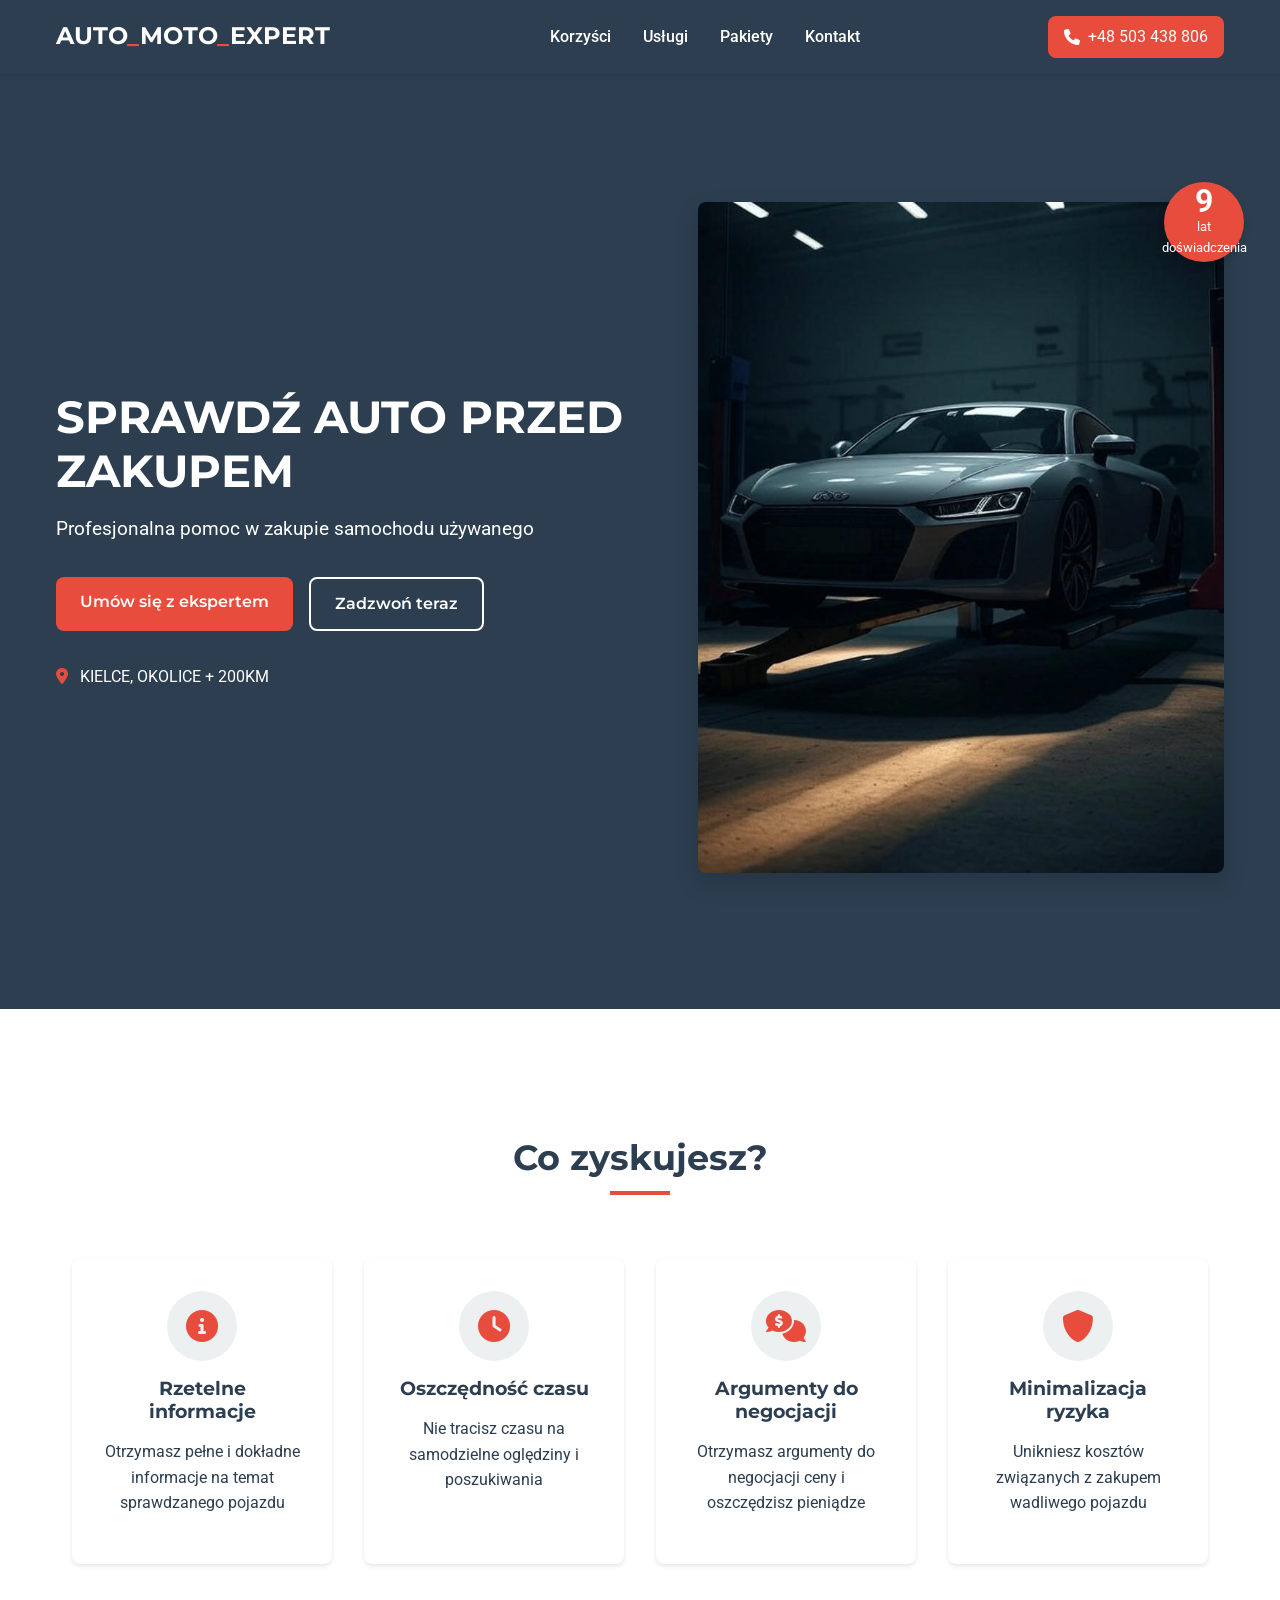
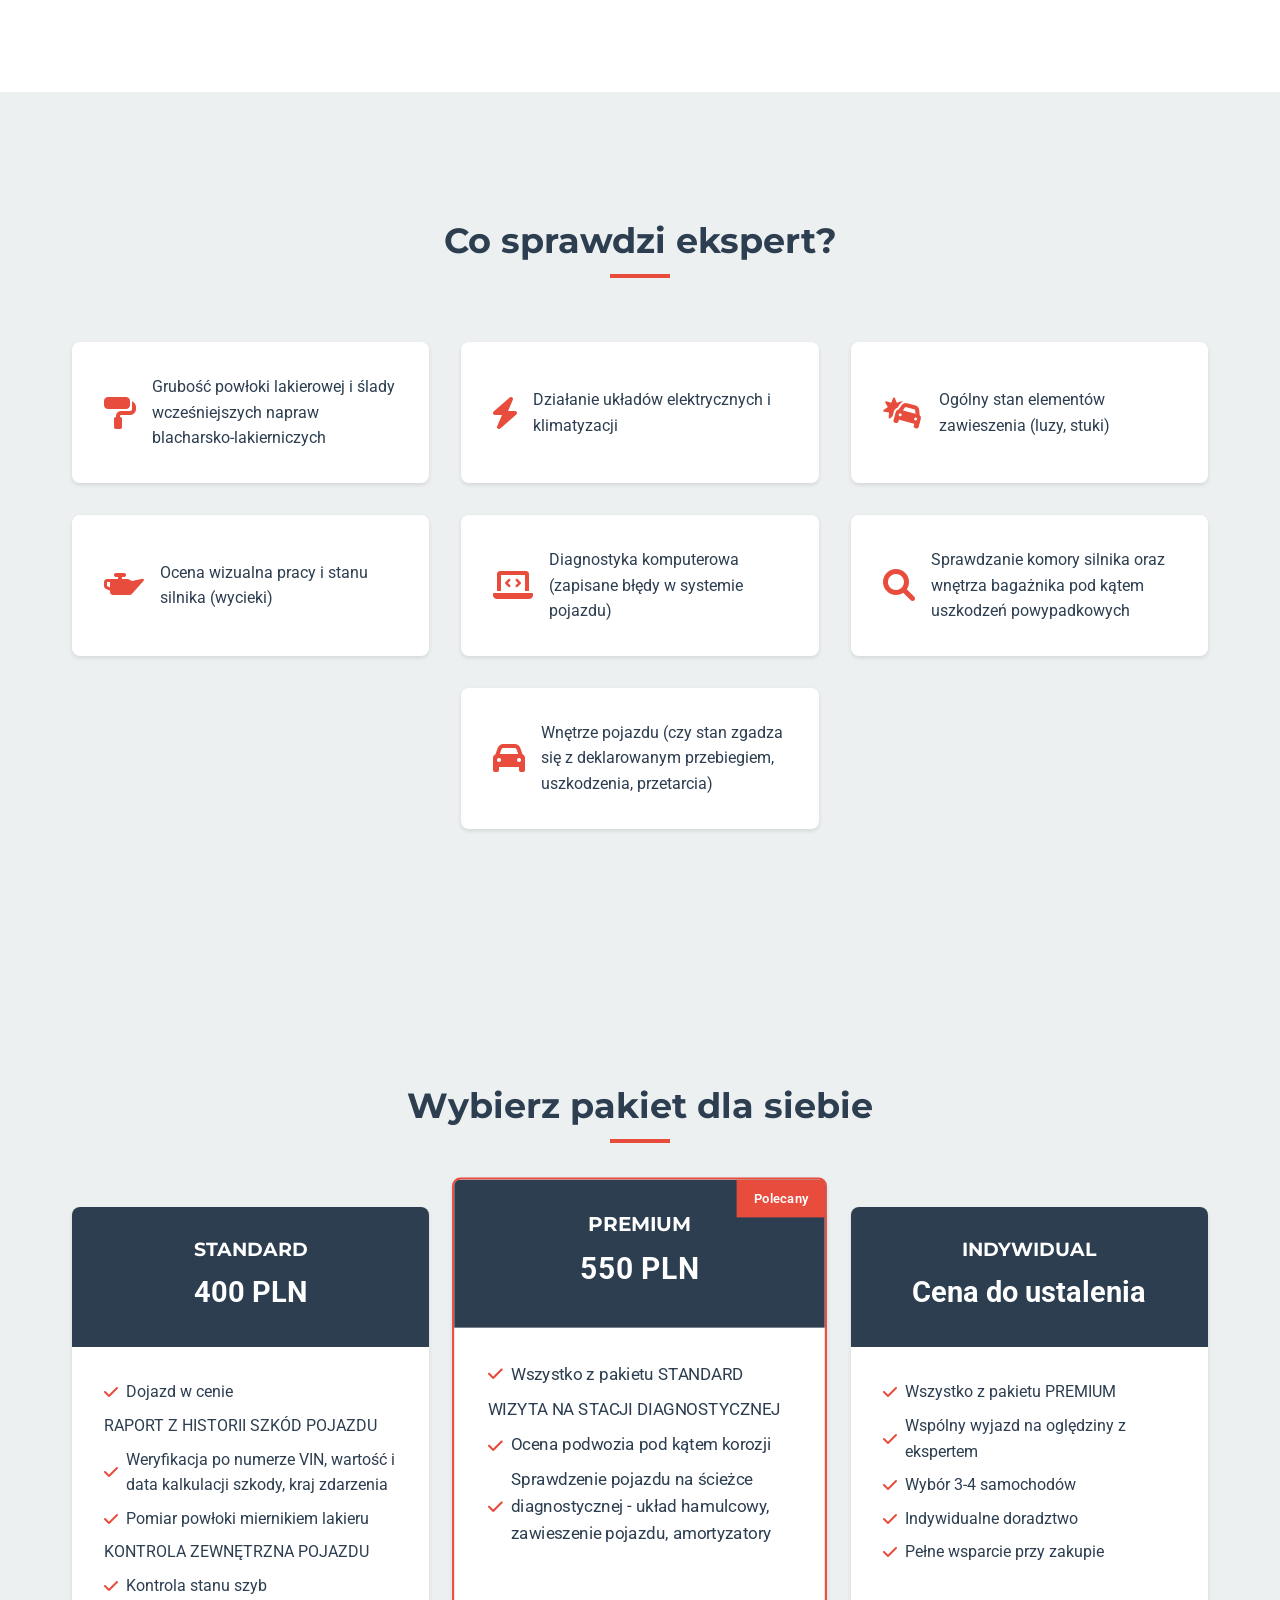
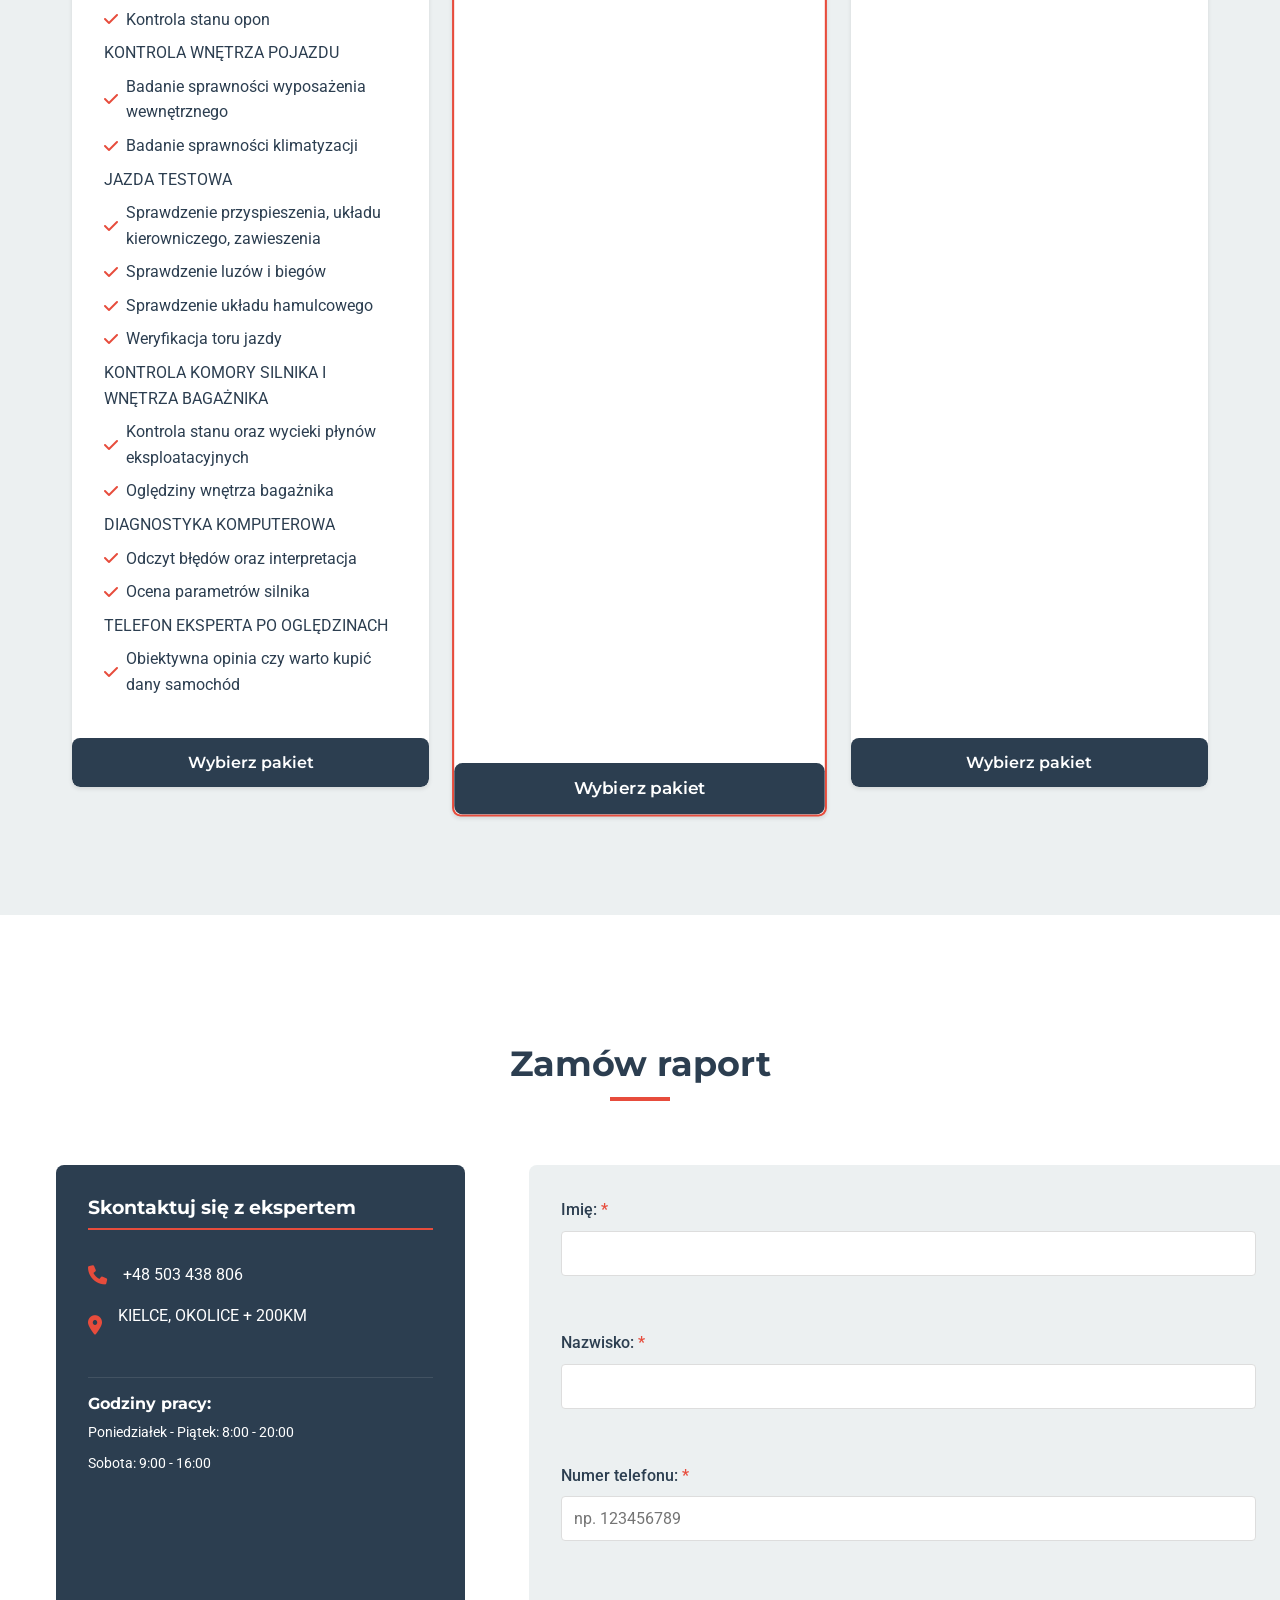
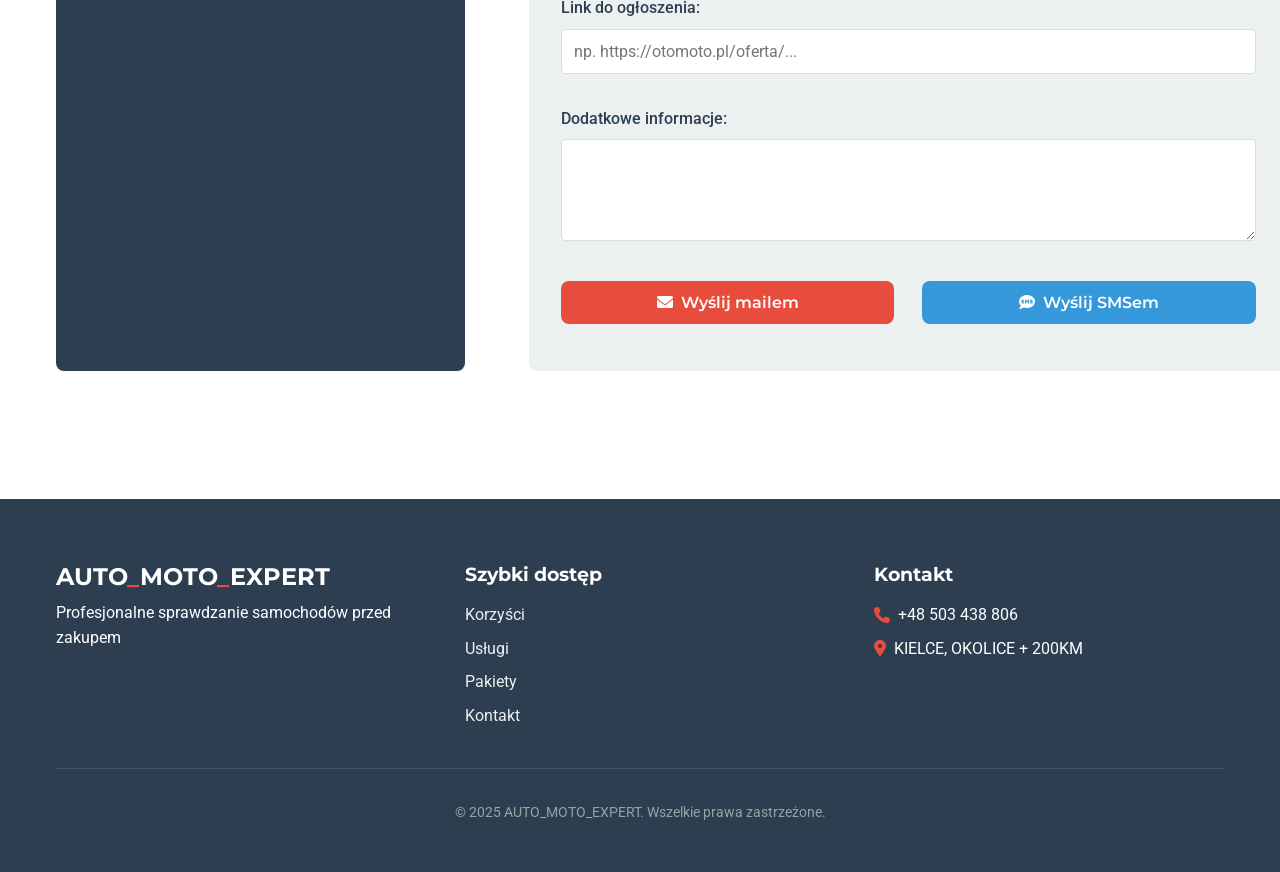
==== index.html @ ac9becf4 "konwersja" ====
<!DOCTYPE html>
<html lang="pl">
  <head>
    <meta charset="UTF-8" />
    <meta name="viewport" content="width=device-width, initial-scale=1.0" />
    <meta
      name="description"
      content="AUTO MOTO EXPERT - profesjonalne sprawdzanie samochodów przed zakupem. Dojazd do 70km od Kielc."
    />
    <title>AUTO MOTO EXPERT - Sprawdź auto przed zakupem</title>
    <link
      rel="stylesheet"
      href="https://cdnjs.cloudflare.com/ajax/libs/font-awesome/6.0.0-beta3/css/all.min.css"
    />
    <link rel="preconnect" href="https://fonts.googleapis.com" />
    <link rel="preconnect" href="https://fonts.gstatic.com" crossorigin />
    <link
      href="https://fonts.googleapis.com/css2?family=Montserrat:wght@400;600;700&family=Roboto:wght@300;400;500&display=swap"
      rel="stylesheet"
    />
    <link rel="stylesheet" href="styles.css" />
    <!-- Google tag (gtag.js) -->
    <script
      async
      src="https://www.googletagmanager.com/gtag/js?id=AW-17103103347"
    ></script>
    <script>
      window.dataLayer = window.dataLayer || [];
      function gtag() {
        dataLayer.push(arguments);
      }
      gtag("js", new Date());
      gtag("config", "AW-17103103347");
    </script>
  </head>
  <body>
    <!-- Nagłówek strony -->
    <header class="header">
      <div class="container header-container">
        <div class="logo">
          <h1>
            AUTO<span class="highlight">_</span>MOTO<span class="highlight"
              >_</span
            >EXPERT
          </h1>
        </div>
        <nav class="main-nav">
          <button class="mobile-menu-btn" aria-label="Menu">
            <span></span>
            <span></span>
            <span></span>
          </button>
          <ul class="nav-links">
            <li><a href="#korzysci">Korzyści</a></li>
            <li><a href="#uslugi">Usługi</a></li>
            <li><a href="#pakiety">Pakiety</a></li>
            <li><a href="#kontakt">Kontakt</a></li>
          </ul>
        </nav>
        <div class="contact-info">
          <a
            href="tel:+48503438806"
            class="phone-btn"
            data-conversion-type="phone_call"
          >
            <i class="fas fa-phone"></i> +48 503 438 806
          </a>
        </div>
      </div>
    </header>

    <!-- Sekcja główna hero -->
    <section class="hero">
      <div class="container hero-container">
        <div class="hero-content">
          <h2>SPRAWDŹ AUTO PRZED ZAKUPEM</h2>
          <p>Profesjonalna pomoc w zakupie samochodu używanego</p>
          <div class="hero-btns">
            <a href="#kontakt" class="btn btn-primary">Umów się z ekspertem</a>
            <a
              href="tel:+48503438806"
              class="btn btn-outline"
              data-conversion-type="phone_call"
              >Zadzwoń teraz</a
            >
          </div>
          <div class="expert-info">
            <i class="fas fa-map-marker-alt"></i> KIELCE, OKOLICE + 200KM
          </div>
        </div>
        <div class="hero-image">
          <img src="hero.jpg" alt="Sprawdzanie samochodu przez eksperta" />
          <div class="experience-badge">
            <span>9</span>
            <small>lat doświadczenia</small>
          </div>
        </div>
      </div>
    </section>

    <!-- Sekcja korzyści -->
    <section id="korzysci" class="benefits">
      <div class="container">
        <h2 class="section-title">Co zyskujesz?</h2>
        <div class="benefits-container">
          <div class="benefit-card">
            <div class="benefit-icon">
              <i class="fas fa-info-circle"></i>
            </div>
            <h3>Rzetelne informacje</h3>
            <p>
              Otrzymasz pełne i dokładne informacje na temat sprawdzanego
              pojazdu
            </p>
          </div>
          <div class="benefit-card">
            <div class="benefit-icon">
              <i class="fas fa-clock"></i>
            </div>
            <h3>Oszczędność czasu</h3>
            <p>Nie tracisz czasu na samodzielne oględziny i poszukiwania</p>
          </div>
          <div class="benefit-card">
            <div class="benefit-icon">
              <i class="fas fa-comments-dollar"></i>
            </div>
            <h3>Argumenty do negocjacji</h3>
            <p>
              Otrzymasz argumenty do negocjacji ceny i oszczędzisz pieniądze
            </p>
          </div>
          <div class="benefit-card">
            <div class="benefit-icon">
              <i class="fas fa-shield-alt"></i>
            </div>
            <h3>Minimalizacja ryzyka</h3>
            <p>Unikniesz kosztów związanych z zakupem wadliwego pojazdu</p>
          </div>
        </div>
      </div>
    </section>

    <!-- Sekcja usług eksperta -->
    <section id="uslugi" class="services">
      <div class="container">
        <h2 class="section-title">Co sprawdzi ekspert?</h2>
        <div class="services-container">
          <div class="service-item">
            <i class="fas fa-paint-roller"></i>
            <p>
              Grubość powłoki lakierowej i ślady wcześniejszych napraw
              blacharsko-lakierniczych
            </p>
          </div>
          <div class="service-item">
            <i class="fas fa-bolt"></i>
            <p>Działanie układów elektrycznych i klimatyzacji</p>
          </div>
          <div class="service-item">
            <i class="fas fa-car-crash"></i>
            <p>Ogólny stan elementów zawieszenia (luzy, stuki)</p>
          </div>
          <div class="service-item">
            <i class="fas fa-oil-can"></i>
            <p>Ocena wizualna pracy i stanu silnika (wycieki)</p>
          </div>
          <div class="service-item">
            <i class="fas fa-laptop-code"></i>
            <p>Diagnostyka komputerowa (zapisane błędy w systemie pojazdu)</p>
          </div>
          <div class="service-item">
            <i class="fas fa-search"></i>
            <p>
              Sprawdzanie komory silnika oraz wnętrza bagażnika pod kątem
              uszkodzeń powypadkowych
            </p>
          </div>
          <div class="service-item">
            <i class="fas fa-car"></i>
            <p>
              Wnętrze pojazdu (czy stan zgadza się z deklarowanym przebiegiem,
              uszkodzenia, przetarcia)
            </p>
          </div>
        </div>
      </div>
    </section>

    <!-- Sekcja pakietów -->
    <section id="pakiety" class="packages">
      <div class="container">
        <h2 class="section-title">Wybierz pakiet dla siebie</h2>
        <div class="packages-container">
          <div class="package-card">
            <div class="package-header">
              <h3>STANDARD</h3>
              <div class="package-price">400 PLN</div>
            </div>
            <ul class="package-features">
              <li><i class="fas fa-check"></i> Dojazd w cenie</li>
              <li>RAPORT Z HISTORII SZKÓD POJAZDU</li>
              <li>
                <i class="fas fa-check"></i> Weryfikacja po numerze VIN, wartość
                i data kalkulacji szkody, kraj zdarzenia
              </li>
              <li>
                <i class="fas fa-check"></i> Pomiar powłoki miernikiem lakieru
              </li>
              <li>KONTROLA ZEWNĘTRZNA POJAZDU</li>
              <li><i class="fas fa-check"></i> Kontrola stanu szyb</li>
              <li><i class="fas fa-check"></i> Kontrola stanu opon</li>
              <li>KONTROLA WNĘTRZA POJAZDU</li>
              <li>
                <i class="fas fa-check"></i> Badanie sprawności wyposażenia
                wewnętrznego
              </li>
              <li>
                <i class="fas fa-check"></i>Badanie sprawności klimatyzacji
              </li>
              <li>JAZDA TESTOWA</li>
              <li>
                <i class="fas fa-check"></i> Sprawdzenie przyspieszenia, układu
                kierowniczego, zawieszenia
              </li>
              <li><i class="fas fa-check"></i> Sprawdzenie luzów i biegów</li>
              <li>
                <i class="fas fa-check"></i> Sprawdzenie układu hamulcowego
              </li>
              <li><i class="fas fa-check"></i> Weryfikacja toru jazdy</li>
              <li>KONTROLA KOMORY SILNIKA I WNĘTRZA BAGAŻNIKA</li>
              <li>
                <i class="fas fa-check"></i> Kontrola stanu oraz wycieki płynów
                eksploatacyjnych
              </li>
              <li><i class="fas fa-check"></i> Oględziny wnętrza bagażnika</li>
              <li>DIAGNOSTYKA KOMPUTEROWA</li>
              <li>
                <i class="fas fa-check"></i> Odczyt błędów oraz interpretacja
              </li>
              <li><i class="fas fa-check"></i> Ocena parametrów silnika</li>
              <li>TELEFON EKSPERTA PO OGLĘDZINACH</li>
              <li>
                <i class="fas fa-check"></i> Obiektywna opinia czy warto kupić
                dany samochód
              </li>
            </ul>
            <a
              href="tel:+48503438806"
              class="btn btn-package"
              data-conversion-type="phone_call"
              >Wybierz pakiet</a
            >
          </div>

          <div class="package-card package-featured">
            <div class="package-badge">Polecany</div>
            <div class="package-header">
              <h3>PREMIUM</h3>
              <div class="package-price">550 PLN</div>
            </div>
            <ul class="package-features">
              <li><i class="fas fa-check"></i> Wszystko z pakietu STANDARD</li>
              <li>WIZYTA NA STACJI DIAGNOSTYCZNEJ</li>
              <li>
                <i class="fas fa-check"></i> Ocena podwozia pod kątem korozji
              </li>
              <li>
                <i class="fas fa-check"></i> Sprawdzenie pojazdu na ścieżce
                diagnostycznej - układ hamulcowy, zawieszenie pojazdu,
                amortyzatory
              </li>
            </ul>
            <a
              href="tel:+48503438806"
              class="btn btn-package"
              data-conversion-type="phone_call"
              >Wybierz pakiet</a
            >
          </div>

          <div class="package-card">
            <div class="package-header">
              <h3>INDYWIDUAL</h3>
              <div class="package-price">Cena do ustalenia</div>
            </div>
            <ul class="package-features">
              <li><i class="fas fa-check"></i> Wszystko z pakietu PREMIUM</li>
              <li>
                <i class="fas fa-check"></i> Wspólny wyjazd na oględziny z
                ekspertem
              </li>

              <li><i class="fas fa-check"></i> Wybór 3-4 samochodów</li>
              <li><i class="fas fa-check"></i> Indywidualne doradztwo</li>
              <li><i class="fas fa-check"></i> Pełne wsparcie przy zakupie</li>
            </ul>
            <a
              href="tel:+48503438806"
              class="btn btn-package"
              data-conversion-type="phone_call"
              >Wybierz pakiet</a
            >
          </div>
        </div>
      </div>
    </section>

    <!-- Nowy Formularz kontaktowy -->
    <section id="kontakt" class="contact">
      <div class="container">
        <h2 class="section-title">Zamów raport</h2>
        <div class="contact-container">
          <div class="contact-info-box">
            <h3>Skontaktuj się z ekspertem</h3>
            <div class="contact-item">
              <i class="fas fa-phone"></i>
              <a href="tel:+48503438806" data-conversion-type="phone_call"
                >+48 503 438 806</a
              >
            </div>
            <div class="contact-item">
              <i class="fas fa-map-marker-alt"></i>
              <p>KIELCE, OKOLICE + 200KM</p>
            </div>
            <div class="contact-hours">
              <h4>Godziny pracy:</h4>
              <p>Poniedziałek - Piątek: 8:00 - 20:00</p>
              <p>Sobota: 9:00 - 16:00</p>
            </div>
          </div>

          <div class="contact-form">
            <form id="contactForm" novalidate>
              <div class="form-group">
                <label for="firstName"
                  >Imię: <span class="required">*</span></label
                >
                <input type="text" id="firstName" name="firstName" required />
                <div class="error-message" id="firstNameError"></div>
              </div>

              <div class="form-group">
                <label for="lastName"
                  >Nazwisko: <span class="required">*</span></label
                >
                <input type="text" id="lastName" name="lastName" required />
                <div class="error-message" id="lastNameError"></div>
              </div>

              <div class="form-group">
                <label for="phoneNumber"
                  >Numer telefonu: <span class="required">*</span></label
                >
                <input
                  type="tel"
                  id="phoneNumber"
                  name="phoneNumber"
                  placeholder="np. 123456789"
                  pattern="[0-9]{9}"
                  title="Proszę wprowadzić 9 cyfr"
                  required
                />
                <div class="error-message" id="phoneNumberError"></div>
              </div>

              <div class="form-group">
                <label for="auctionLink">Link do ogłoszenia:</label>
                <input
                  type="url"
                  id="auctionLink"
                  name="auctionLink"
                  placeholder="np. https://otomoto.pl/oferta/..."
                />
              </div>

              <div class="form-group">
                <label for="message">Dodatkowe informacje:</label>
                <textarea id="message" name="message" rows="4"></textarea>
              </div>

              <div class="button-group">
                <button
                  type="button"
                  class="btn btn-primary btn-contact"
                  onclick="sendEmail()"
                  data-conversion-type="email_form_submit"
                >
                  <i class="fas fa-envelope"></i> Wyślij mailem
                </button>
                <button
                  type="button"
                  class="btn btn-secondary btn-contact"
                  onclick="sendSms()"
                  data-conversion-type="sms_form_submit"
                >
                  <i class="fas fa-sms"></i> Wyślij SMSem
                </button>
              </div>
              <!-- Dodany element do wyświetlania komunikatów o sukcesie formularza -->
              <div
                id="formSuccess"
                class="form-success-message"
                style="margin-top: 15px; color: green; font-weight: bold"
              ></div>
            </form>
          </div>
        </div>
      </div>
    </section>

    <!-- Stopka strony -->
    <footer class="footer">
      <div class="container">
        <div class="footer-content">
          <div class="footer-logo">
            <h3>
              AUTO<span class="highlight">_</span>MOTO<span class="highlight"
                >_</span
              >EXPERT
            </h3>
            <p>Profesjonalne sprawdzanie samochodów przed zakupem</p>
          </div>
          <div class="footer-links">
            <h4>Szybki dostęp</h4>
            <ul>
              <li><a href="#korzysci">Korzyści</a></li>
              <li><a href="#uslugi">Usługi</a></li>
              <li><a href="#pakiety">Pakiety</a></li>
              <li><a href="#kontakt">Kontakt</a></li>
            </ul>
          </div>
          <div class="footer-contact">
            <h4>Kontakt</h4>
            <p>
              <i class="fas fa-phone"></i>
              <a href="tel:+48503438806" data-conversion-type="phone_call"
                >+48 503 438 806</a
              >
            </p>
            <p><i class="fas fa-map-marker-alt"></i> KIELCE, OKOLICE + 200KM</p>
          </div>
        </div>
        <div class="footer-bottom">
          <p>&copy; 2025 AUTO_MOTO_EXPERT. Wszelkie prawa zastrzeżone.</p>
        </div>
      </div>
    </footer>

    <script>
      // Prosta obsługa menu mobilnego
      document
        .querySelector(".mobile-menu-btn")
        .addEventListener("click", function () {
          document.querySelector(".nav-links").classList.toggle("active");
          this.classList.toggle("active");
        });

      // Zamykanie menu po kliknięciu w link
      document.querySelectorAll(".nav-links a").forEach((link) => {
        link.addEventListener("click", function () {
          document.querySelector(".nav-links").classList.remove("active");
          document.querySelector(".mobile-menu-btn").classList.remove("active");
        });
      });

      // Walidacja formularza i wysyłanie wiadomości
      function validateForm() {
        let isValid = true;
        const errorMessages = {
          firstName: "",
          lastName: "",
          phoneNumber: "",
        };

        // Czyszczenie poprzednich komunikatów o błędach i sukcesie
        document.getElementById("firstNameError").textContent = "";
        document.getElementById("lastNameError").textContent = "";
        document.getElementById("phoneNumberError").textContent = "";
        const formSuccessEl = document.getElementById("formSuccess");
        if (formSuccessEl) formSuccessEl.textContent = "";

        // Walidacja imienia
        const firstName = document.getElementById("firstName").value.trim();
        if (!firstName) {
          errorMessages.firstName = "Proszę podać imię";
          isValid = false;
        }

        // Walidacja nazwiska
        const lastName = document.getElementById("lastName").value.trim();
        if (!lastName) {
          errorMessages.lastName = "Proszę podać nazwisko";
          isValid = false;
        }

        // Walidacja numeru telefonu
        const phoneNumber = document.getElementById("phoneNumber").value.trim();
        const phoneRegex = /^[0-9]{9}$/;
        if (!phoneNumber) {
          errorMessages.phoneNumber = "Proszę podać numer telefonu";
          isValid = false;
        } else if (!phoneRegex.test(phoneNumber)) {
          errorMessages.phoneNumber =
            "Proszę podać prawidłowy 9-cyfrowy numer telefonu";
          isValid = false;
        }

        // Wyświetlenie komunikatów o błędach
        document.getElementById("firstNameError").textContent =
          errorMessages.firstName;
        document.getElementById("lastNameError").textContent =
          errorMessages.lastName;
        document.getElementById("phoneNumberError").textContent =
          errorMessages.phoneNumber;
        return isValid;
      }

      // Funkcja pobierająca dane z formularza
      function getFormData() {
        const firstName = document.getElementById("firstName").value.trim();
        const lastName = document.getElementById("lastName").value.trim();
        const phoneNumber = document.getElementById("phoneNumber").value.trim();
        const auctionLink = document.getElementById("auctionLink").value.trim();
        const message = document.getElementById("message").value.trim();

        return {
          firstName,
          lastName,
          phoneNumber,
          auctionLink,
          message,
        };
      }

      // Funkcja wysyłająca e-mail
      function sendEmail() {
        if (!validateForm()) {
          return;
        }

        const data = getFormData();
        const subject = `Zamówienie sprawdzenia samochodu - ${data.firstName} ${data.lastName}`;
        const body = `
Imię i nazwisko: ${data.firstName} ${data.lastName}
Numer telefonu: ${data.phoneNumber}
Link do ogłoszenia: ${data.auctionLink || "Nie podano"}

Dodatkowe informacje:
${data.message}
            `;

        if (typeof gtag === "function") {
          gtag("event", "conversion", {
            send_to: "AW-17103103347/CBSsCMDe0cwaEPPKsts_",
            value: 20.0,
            currency: "PLN",
            event_label: "email_form_submit",
          });

          console.log("Gtag conversion (successful email form) sent.");
        }

        window.location.href = `mailto:marcin.rubak@vp.pl?subject=${encodeURIComponent(
          subject
        )}&body=${encodeURIComponent(body)}`;

        // Wyświetlenie komunikatu o powodzeniu
        const formSuccessEl = document.getElementById("formSuccess");
        if (formSuccessEl) {
          formSuccessEl.textContent =
            'Przygotowano wiadomość e-mail. Kliknij "Wyślij" w swoim programie pocztowym.';
        }
        clearFormFields(false); // Czyść pola, ale nie komunikat sukcesu
      }

      // Funkcja wysyłająca SMS
      function sendSms() {
        if (!validateForm()) {
          return;
        }

        const data = getFormData();
        const smsBody = `
Sprawdzenie auta:
${data.firstName} ${data.lastName}
Tel: ${data.phoneNumber}
Link: ${data.auctionLink || "Do ustalenia"}
${data.message ? `Info: ${data.message}` : ""}
            `;
        // UWAGA: Jeśli chcesz śledzić konwersję gtag TYLKO po udanej walidacji,
        // odkomentuj poniższy blok i usuń/zakomentuj listener dla 'sms_form_submit' w kodzie gtag poniżej.

        if (typeof gtag === "function") {
          gtag("event", "conversion", {
            send_to: "AW-17103103347/CBSsCMDe0cwaEPPKsts_",
            value: 20.0,
            currency: "PLN",
            event_label: "sms_form_submit_attempt",
          });

          console.log("Gtag conversion (successful sms form) sent.");
        }

        window.location.href = `sms:503438806?body=${encodeURIComponent(
          smsBody
        )}`;

        // Wyświetlenie komunikatu o powodzeniu
        const formSuccessEl = document.getElementById("formSuccess");
        if (formSuccessEl) {
          formSuccessEl.textContent =
            'Przygotowano wiadomość SMS. Kliknij "Wyślij" w aplikacji SMS.';
        }
        clearFormFields(false); // Czyść pola, ale nie komunikat sukcesu
      }

      // Czyszczenie pól formularza po wysłaniu
      function clearFormFields(clearSuccessMessage = true) {
        document.getElementById("firstName").value = "";
        document.getElementById("lastName").value = "";
        document.getElementById("phoneNumber").value = "";
        document.getElementById("auctionLink").value = "";
        document.getElementById("message").value = "";

        // Czyszczenie komunikatów o błędach
        document.getElementById("firstNameError").textContent = "";
        document.getElementById("lastNameError").textContent = "";
        document.getElementById("phoneNumberError").textContent = "";

        if (clearSuccessMessage) {
          const formSuccessEl = document.getElementById("formSuccess");
          if (formSuccessEl) formSuccessEl.textContent = "";
        }
      }

      // --- Google Ads Conversion Tracking ---
      document.addEventListener("DOMContentLoaded", function () {
        // --- Konfiguracja Etykiet Konwersji Google Ads ---
        // WAŻNE: Zastąp poniższe placeholdery rzeczywistymi identyfikatorami etykiet konwersji
        // z Twojego konta Google Ads. Format to zazwyczaj 'AW-ACCOUNT_ID/LABEL_ID'.

        // Funkcja pomocnicza do wysyłania zdarzenia konwersji gtag
        function trackGtagEvent(conversionLabel, eventType) {
          if (typeof gtag === "function") {
            gtag("event", "conversion", {
              send_to: "AW-17103103347/CBSsCMDe0cwaEPPKsts_",
              value: 20.0, // Możesz dostosować wartość
              currency: "PLN",
              event_label: eventType, // np. 'phone_call_click_header'
            });

            console.log(
              `Gtag conversion event sent. Label: ${conversionLabel}, Type: ${eventType}`
            );
          } else {
            console.warn(
              "gtag function is not defined. Google Ads conversion not tracked."
            );
          }
        }

        // Dodawanie listenerów do linków telefonicznych
        // Używamy atrybutu data-conversion-type="phone_call" dodanego w HTML
        const phoneLinks = document.querySelectorAll(
          'a[data-conversion-type="phone_call"]'
        );
        phoneLinks.forEach((link) => {
          link.addEventListener("click", function () {
            trackGtagEvent(GTAG_CONVERSION_LABEL_PHONE, "phone_call_click");
          });
        });

        // Dodawanie listenera do przycisku wysyłania SMS z formularza
        const smsFormButton = document.querySelector(
          'button[data-conversion-type="sms_form_submit"]'
        );
        if (smsFormButton) {
          smsFormButton.addEventListener("click", function () {
            // UWAGA: Podobna sytuacja jak przy przycisku email. Ten listener zostanie wywołany
            // niezależnie od wyniku walidacji w funkcji sendSms().
            //
            // REKOMENDACJA: Przenieść trackGtagEvent do wnętrza funkcji sendSms() po walidacji
            // (jak pokazano w zakomentowanym bloku w sendSms()).
            //
            // Poniższe wywołanie realizuje prośbę o dodanie listenera, który nie modyfikuje istniejących funkcji.
            trackGtagEvent(
              GTAG_CONVERSION_LABEL_SMS_FORM,
              "sms_form_submit_attempt"
            );
          });
        }
      });
    </script>
  </body>
</html>
---- styles.css ----
/* Reset CSS i podstawowe style */
*, *::before, *::after {
    box-sizing: border-box;
    margin: 0;
    padding: 0;
}

/* Zmienne CSS dla spójnego stosowania kolorów i innych wartości */
:root {
    /* Kolory */
    --primary: #2C3E50;
    --secondary: #E74C3C;
    --accent: #3498DB;
    --light: #ECF0F1;
    --dark: #1a252f;
    --white: #FFFFFF;
    --gray: #95a5a6;
    --success: #2ecc71;
    --error: #e74c3c;
    
    /* Cienie */
    --shadow-sm: 0 2px 4px rgba(0, 0, 0, 0.1);
    --shadow-md: 0 4px 8px rgba(0, 0, 0, 0.12);
    --shadow-lg: 0 10px 25px rgba(0, 0, 0, 0.15);
    
    /* Zaokrąglenia */
    --radius-sm: 4px;
    --radius-md: 8px;
    --radius-lg: 16px;
    
    /* Odstępy */
    --spacing-xs: 0.5rem;
    --spacing-sm: 1rem;
    --spacing-md: 2rem;
    --spacing-lg: 4rem;
    --spacing-xl: 8rem;
}

/* Podstawowe style strony */
html {
    font-size: 16px;
    scroll-behavior: smooth;
}

body {
    font-family: 'Roboto', sans-serif;
    line-height: 1.6;
    color: var(--primary);
    background-color: var(--white);
}

.container {
    width: 100%;
    max-width: 1200px;
    margin: 0 auto;
    padding: 0 var(--spacing-sm);
}

/* Typografia */
h1, h2, h3, h4, h5, h6 {
    font-family: 'Montserrat', sans-serif;
    font-weight: 700;
    line-height: 1.2;
    margin-bottom: var(--spacing-sm);
}

.section-title {
    text-align: center;
    font-size: 2.2rem;
    margin-bottom: var(--spacing-lg);
    position: relative;
    padding-bottom: var(--spacing-sm);
}

.section-title::after {
    content: '';
    position: absolute;
    bottom: 0;
    left: 50%;
    transform: translateX(-50%);
    width: 60px;
    height: 4px;
    background-color: var(--secondary);
}

p {
    margin-bottom: var(--spacing-sm);
}

.highlight {
    color: var(--secondary);
}

/* Pomocnicze klasy */
.text-center {
    text-align: center;
}

/* Przyciski */
.btn {
    display: inline-block;
    padding: 0.75rem 1.5rem;
    border-radius: var(--radius-md);
    text-decoration: none;
    font-family: 'Montserrat', sans-serif;
    font-weight: 600;
    text-align: center;
    cursor: pointer;
    transition: all 0.3s ease;
    border: none;
    font-size: 1rem;
}

.btn-primary {
    background-color: var(--secondary);
    color: var(--white);
}

.btn-primary:hover {
    background-color: #c0392b;
    transform: translateY(-2px);
    box-shadow: var(--shadow-md);
}

.btn-secondary {
    background-color: var(--accent);
    color: var(--white);
}

.btn-secondary:hover {
    background-color: #2980b9;
    transform: translateY(-2px);
    box-shadow: var(--shadow-md);
}

.btn-outline {
    background-color: transparent;
    color: var(--white);
    border: 2px solid var(--white);
}

.btn-outline:hover {
    background-color: var(--white);
    color: var(--primary);
    transform: translateY(-2px);
    box-shadow: var(--shadow-md);
}

.btn-package {
    background-color: var(--primary);
    color: var(--white);
    width: 100%;
    margin-top: auto;
}

.btn-package:hover {
    background-color: var(--secondary);
    transform: translateY(-2px);
    box-shadow: var(--shadow-md);
}

.btn-full {
    width: 100%;
}

.btn-contact {
    width: 48%;
    margin: 0;
    display: flex;
    justify-content: center;
    align-items: center;
}

.btn-contact i {
    margin-right: 8px;
}

/* Header */
.header {
    background-color: var(--primary);
    color: var(--white);
    padding: var(--spacing-sm) 0;
    position: sticky;
    top: 0;
    z-index: 1000;
    box-shadow: var(--shadow-sm);
}

.header-container {
    display: flex;
    justify-content: space-between;
    align-items: center;
}

.logo h1 {
    font-size: 1.5rem;
    margin: 0;
}

.main-nav {
    display: flex;
    align-items: center;
}

.nav-links {
    display: flex;
    list-style: none;
}

.nav-links li {
    margin-left: var(--spacing-md);
}

.nav-links a {
    color: var(--white);
    text-decoration: none;
    font-weight: 500;
    font-size: 1rem;
    transition: color 0.3s ease;
}

.nav-links a:hover {
    color: var(--secondary);
}

.contact-info {
    display: flex;
    align-items: center;
}

.phone-btn {
    display: flex;
    align-items: center;
    color: var(--white);
    text-decoration: none;
    padding: 0.5rem 1rem;
    border-radius: var(--radius-md);
    background-color: var(--secondary);
    transition: all 0.3s ease;
}

.phone-btn:hover {
    background-color: #c0392b;
    transform: translateY(-2px);
}

.phone-btn i {
    margin-right: 0.5rem;
}

.mobile-menu-btn {
    display: none;
    flex-direction: column;
    justify-content: space-between;
    width: 30px;
    height: 21px;
    background: transparent;
    border: none;
    cursor: pointer;
}

.mobile-menu-btn span {
    display: block;
    width: 100%;
    height: 3px;
    background-color: var(--white);
    border-radius: 3px;
    transition: all 0.3s ease;
}

/* Hero Section */
.hero {
    background-color: var(--primary);
    color: var(--white);
    padding: var(--spacing-xl) 0;
    position: relative;
    overflow: hidden;
}

.hero::before {
    content: '';
    position: absolute;
    top: 0;
    left: 0;
    width: 100%;
    height: 100%;
    background: linear-gradient(45deg, rgba(44, 62, 80, 0.9) 0%, rgba(44, 62, 80, 0.7) 100%);
    z-index: 1;
}

.hero-container {
    position: relative;
    z-index: 2;
    display: flex;
    align-items: center;
    justify-content: space-between;
}

.hero-content {
    flex: 0 0 50%;
}

.hero-content h2 {
    font-size: 2.8rem;
    margin-bottom: var(--spacing-sm);
    line-height: 1.2;
}

.hero-content p {
    font-size: 1.2rem;
    margin-bottom: var(--spacing-md);
}

.hero-btns {
    display: flex;
    gap: var(--spacing-sm);
    margin-bottom: var(--spacing-md);
}

.expert-info {
    font-size: 1rem;
    line-height: 1.8;
}

.expert-info i {
    color: var(--secondary);
    margin-right: 0.5rem;
}

.hero-image {
    flex: 0 0 45%;
    position: relative;
}

.hero-image img {
    width: 100%;
    height: auto;
    border-radius: var(--radius-md);
    box-shadow: var(--shadow-lg);
}

.experience-badge {
    position: absolute;
    top: -20px;
    right: -20px;
    background-color: var(--secondary);
    color: var(--white);
    width: 80px;
    height: 80px;
    border-radius: 50%;
    display: flex;
    flex-direction: column;
    justify-content: center;
    align-items: center;
    text-align: center;
    box-shadow: var(--shadow-md);
}

.experience-badge span {
    font-size: 2rem;
    font-weight: 700;
    line-height: 1;
}

.experience-badge small {
    font-size: 0.8rem;
}

/* Benefits Section */
.benefits {
    padding: var(--spacing-xl) 0;
    background-color: var(--white);
}

.benefits-container {
    display: flex;
    flex-wrap: wrap;
    justify-content: center;
    gap: var(--spacing-md);
}

.benefit-card {
    flex: 0 0 calc(25% - var(--spacing-md));
    background-color: var(--white);
    border-radius: var(--radius-md);
    padding: var(--spacing-md);
    box-shadow: var(--shadow-sm);
    text-align: center;
    transition: all 0.3s ease;
}

.benefit-card:hover {
    transform: translateY(-5px);
    box-shadow: var(--shadow-md);
}

.benefit-icon {
    width: 70px;
    height: 70px;
    margin: 0 auto var(--spacing-sm);
    background-color: var(--light);
    border-radius: 50%;
    display: flex;
    justify-content: center;
    align-items: center;
}

.benefit-icon i {
    font-size: 2rem;
    color: var(--secondary);
}

.benefit-card h3 {
    font-size: 1.2rem;
    margin-bottom: var(--spacing-sm);
}

/* Services Section */
.services {
    padding: var(--spacing-xl) 0;
    background-color: var(--light);
}

.services-container {
    display: flex;
    flex-wrap: wrap;
    justify-content: center;
    gap: var(--spacing-md);
}

.service-item {
    flex: 0 0 calc(33.333% - var(--spacing-md));
    display: flex;
    align-items: center;
    background-color: var(--white);
    padding: var(--spacing-md);
    border-radius: var(--radius-md);
    box-shadow: var(--shadow-sm);
    transition: all 0.3s ease;
}

.service-item:hover {
    transform: translateY(-3px);
    box-shadow: var(--shadow-md);
}

.service-item i {
    font-size: 2rem;
    color: var(--secondary);
    margin-right: var(--spacing-sm);
    flex-shrink: 0;
}

.service-item p {
    margin: 0;
}

/* Report Section */
.report {
    padding: var(--spacing-xl) 0;
    background-color: var(--white);
}

.report-container {
    display: flex;
    align-items: center;
    gap: var(--spacing-lg);
}

.report-info {
    flex: 0 0 50%;
}

.report-info p {
    margin-bottom: var(--spacing-md);
    font-size: 1.1rem;
}

.report-image {
    flex: 0 0 50%;
}

.report-image img {
    width: 100%;
    height: auto;
    border-radius: var(--radius-md);
    box-shadow: var(--shadow-md);
}

/* Packages Section */
.packages {
    padding: var(--spacing-xl) 0;
    background-color: var(--light);
}

.packages-container {
    display: flex;
    flex-wrap: wrap;
    justify-content: center;
    gap: var(--spacing-md);
}

.package-card {
    flex: 0 0 calc(33.333% - var(--spacing-md));
    display: flex;
    flex-direction: column;
    background-color: var(--white);
    border-radius: var(--radius-md);
    overflow: hidden;
    box-shadow: var(--shadow-sm);
    transition: all 0.3s ease;
    position: relative;
}

.package-card:hover {
    transform: translateY(-5px);
    box-shadow: var(--shadow-md);
}

.package-featured {
    border: 2px solid var(--secondary);
    transform: scale(1.05);
    z-index: 10;
}

.package-featured:hover {
    transform: scale(1.05) translateY(-5px);
}

.package-badge {
    position: absolute;
    top: 0;
    right: 0;
    background-color: var(--secondary);
    color: var(--white);
    padding: 0.5rem 1rem;
    font-size: 0.8rem;
    font-weight: 600;
    z-index: 1;
}

.package-header {
    background-color: var(--primary);
    color: var(--white);
    padding: var(--spacing-md);
    text-align: center;
}

.package-header h3 {
    margin-bottom: var(--spacing-xs);
}

.package-price {
    font-size: 1.8rem;
    font-weight: 700;
}

.package-features {
    list-style: none;
    padding: var(--spacing-md);
    flex-grow: 1;
}

.package-features li {
    margin-bottom: var(--spacing-xs);
    display: flex;
    align-items: center;
}

.package-features li i {
    color: var(--secondary);
    margin-right: 0.5rem;
}

.package-note {
    text-align: center;
    margin-top: var(--spacing-md);
    color: var(--gray);
    font-size: 0.9rem;
}

/* Contact Section */
.contact {
    padding: var(--spacing-xl) 0;
    background-color: var(--white);
}

.contact-container {
    display: flex;
    gap: var(--spacing-lg);
}

.contact-info-box {
    flex: 0 0 35%;
    background-color: var(--primary);
    color: var(--white);
    padding: var(--spacing-md);
    border-radius: var(--radius-md);
}

.contact-info-box h3 {
    margin-bottom: var(--spacing-md);
    border-bottom: 2px solid var(--secondary);
    padding-bottom: var(--spacing-xs);
}

.contact-item {
    display: flex;
    align-items: center;
    margin-bottom: var(--spacing-sm);
}

.contact-item i {
    color: var(--secondary);
    font-size: 1.2rem;
    margin-right: var(--spacing-sm);
}

.contact-item a {
    color: var(--white);
    text-decoration: none;
    transition: color 0.3s ease;
}

.contact-item a:hover {
    color: var(--secondary);
}

.contact-hours {
    margin-top: var(--spacing-md);
    border-top: 1px solid rgba(255, 255, 255, 0.1);
    padding-top: var(--spacing-sm);
}

.contact-hours h4 {
    margin-bottom: var(--spacing-xs);
    font-size: 1rem;
}

.contact-hours p {
    margin-bottom: var(--spacing-xs);
    font-size: 0.9rem;
}

.contact-form {
    flex: 0 0 65%;
    background-color: var(--light);
    padding: var(--spacing-md);
    border-radius: var(--radius-md);
}

.form-group {
    margin-bottom: var(--spacing-md);
    position: relative;
}

.form-group label {
    display: block;
    margin-bottom: var(--spacing-xs);
    font-weight: 500;
}

.required {
    color: var(--error);
}

.form-group input,
.form-group textarea {
    width: 100%;
    padding: 0.75rem;
    border: 1px solid #ddd;
    border-radius: var(--radius-sm);
    font-family: 'Roboto', sans-serif;
    font-size: 1rem;
    transition: border-color 0.3s ease, box-shadow 0.3s ease;
}

.form-group input:focus,
.form-group textarea:focus {
    outline: none;
    border-color: var(--accent);
    box-shadow: 0 0 0 2px rgba(52, 152, 219, 0.2);
}

.error-message {
    color: var(--error);
    font-size: 0.85rem;
    margin-top: 4px;
    min-height: 18px;
}

.success-message {
    color: var(--success);
    font-size: 0.95rem;
    margin-top: var(--spacing-sm);
    text-align: center;
    padding: 10px;
    background-color: rgba(46, 204, 113, 0.1);
    border-radius: var(--radius-sm);
    transition: all 0.3s ease;
}

.radio-group {
    display: flex;
    align-items: center;
    margin-bottom: var(--spacing-xs);
}

.radio-group input[type="radio"] {
    width: auto;
    margin-right: 0.5rem;
    cursor: pointer;
}

.radio-group label {
    display: inline;
    margin: 0;
    cursor: pointer;
}

.button-group {
    display: flex;
    justify-content: space-between;
    gap: var(--spacing-sm);
}

/* Footer */
.footer {
    background-color: var(--primary);
    color: var(--white);
    padding-top: var(--spacing-lg);
}

.footer-content {
    display: flex;
    flex-wrap: wrap;
    justify-content: space-between;
    gap: var(--spacing-md);
    padding-bottom: var(--spacing-md);
    border-bottom: 1px solid rgba(255, 255, 255, 0.1);
}

.footer-logo {
    flex: 0 0 30%;
}

.footer-logo h3 {
    font-size: 1.5rem;
    margin-bottom: var(--spacing-xs);
}

.footer-links {
    flex: 0 0 30%;
}

.footer-links h4,
.footer-contact h4 {
    margin-bottom: var(--spacing-sm);
    font-size: 1.2rem;
}

.footer-links ul {
    list-style: none;
}

.footer-links ul li {
    margin-bottom: var(--spacing-xs);
}

.footer-links ul li a {
    color: var(--light);
    text-decoration: none;
    transition: color 0.3s ease;
}

.footer-links ul li a:hover {
    color: var(--secondary);
}

.footer-contact {
    flex: 0 0 30%;
}

.footer-contact p {
    display: flex;
    align-items: center;
    margin-bottom: var(--spacing-xs);
}

.footer-contact i {
    color: var(--secondary);
    margin-right: 0.5rem;
}

.footer-contact a {
    color: var(--white);
    text-decoration: none;
    transition: color 0.3s ease;
}

.footer-contact a:hover {
    color: var(--secondary);
}

.footer-bottom {
    padding: var(--spacing-md) 0;
    text-align: center;
    font-size: 0.9rem;
    color: var(--gray);
}

/* Media Queries dla responsywności */
@media (max-width: 992px) {
    html {
        font-size: 15px;
    }
    
    .hero-container {
        flex-direction: column;
    }
    
    .hero-content,
    .hero-image {
        flex: 0 0 100%;
    }
    
    .hero-content {
        margin-bottom: var(--spacing-md);
    }
    
    .benefit-card {
        flex: 0 0 calc(50% - var(--spacing-md));
    }
    
    .service-item {
        flex: 0 0 calc(50% - var(--spacing-md));
    }
    
    .report-container {
        flex-direction: column;
    }
    
    .report-info,
    .report-image {
        flex: 0 0 100%;
    }
    
    .report-info {
        margin-bottom: var(--spacing-md);
    }
    
    .package-card {
        flex: 0 0 calc(50% - var(--spacing-md));
    }
    
    .package-featured {
        transform: scale(1);
    }
    
    .package-featured:hover {
        transform: translateY(-5px);
    }
    
    .contact-container {
        flex-direction: column;
    }
    
    .contact-info-box,
    .contact-form {
        flex: 0 0 100%;
    }
    
    .contact-info-box {
        margin-bottom: var(--spacing-md);
    }
    
    .footer-logo,
    .footer-links,
    .footer-contact {
        flex: 0 0 100%;
        margin-bottom: var(--spacing-md);
    }
}

@media (max-width: 768px) {
    .header-container {
        flex-wrap: wrap;
    }
    
    .mobile-menu-btn {
        display: flex;
    }
    
    .nav-links {
        position: absolute;
        top: 100%;
        left: 0;
        width: 100%;
        flex-direction: column;
        background-color: var(--primary);
        display: none;
        padding: var(--spacing-md);
        box-shadow: var(--shadow-md);
    }
    
    .nav-links.active {
        display: flex;
    }
    
    .nav-links li {
        margin: 0 0 var(--spacing-sm) 0;
    }
    
    .mobile-menu-btn.active span:nth-child(1) {
        transform: rotate(45deg) translate(5px, 5px);
    }
    
    .mobile-menu-btn.active span:nth-child(2) {
        opacity: 0;
    }
    
    .mobile-menu-btn.active span:nth-child(3) {
        transform: rotate(-45deg) translate(7px, -6px);
    }
    
    .hero-btns {
        flex-direction: column;
        gap: var(--spacing-xs);
    }
    
    .benefit-card,
    .service-item,
    .package-card {
        flex: 0 0 100%;
    }
    
    .button-group {
        flex-direction: column;
    }
    
    .btn-contact {
        width: 100%;
        margin-bottom: var(--spacing-xs);
    }
}

@media (max-width: 576px) {
    html {
        font-size: 14px;
    }
    
    .contact-info {
        display: none;
    }
    
    .logo {
        flex: 1;
    }
    
    .hero {
        padding: var(--spacing-lg) 0;
    }
    
    .hero-content h2 {
        font-size: 2.2rem;
    }
    
    .section-title {
        font-size: 1.8rem;
    }
    
    .footer-content {
        flex-direction: column;
    }
}
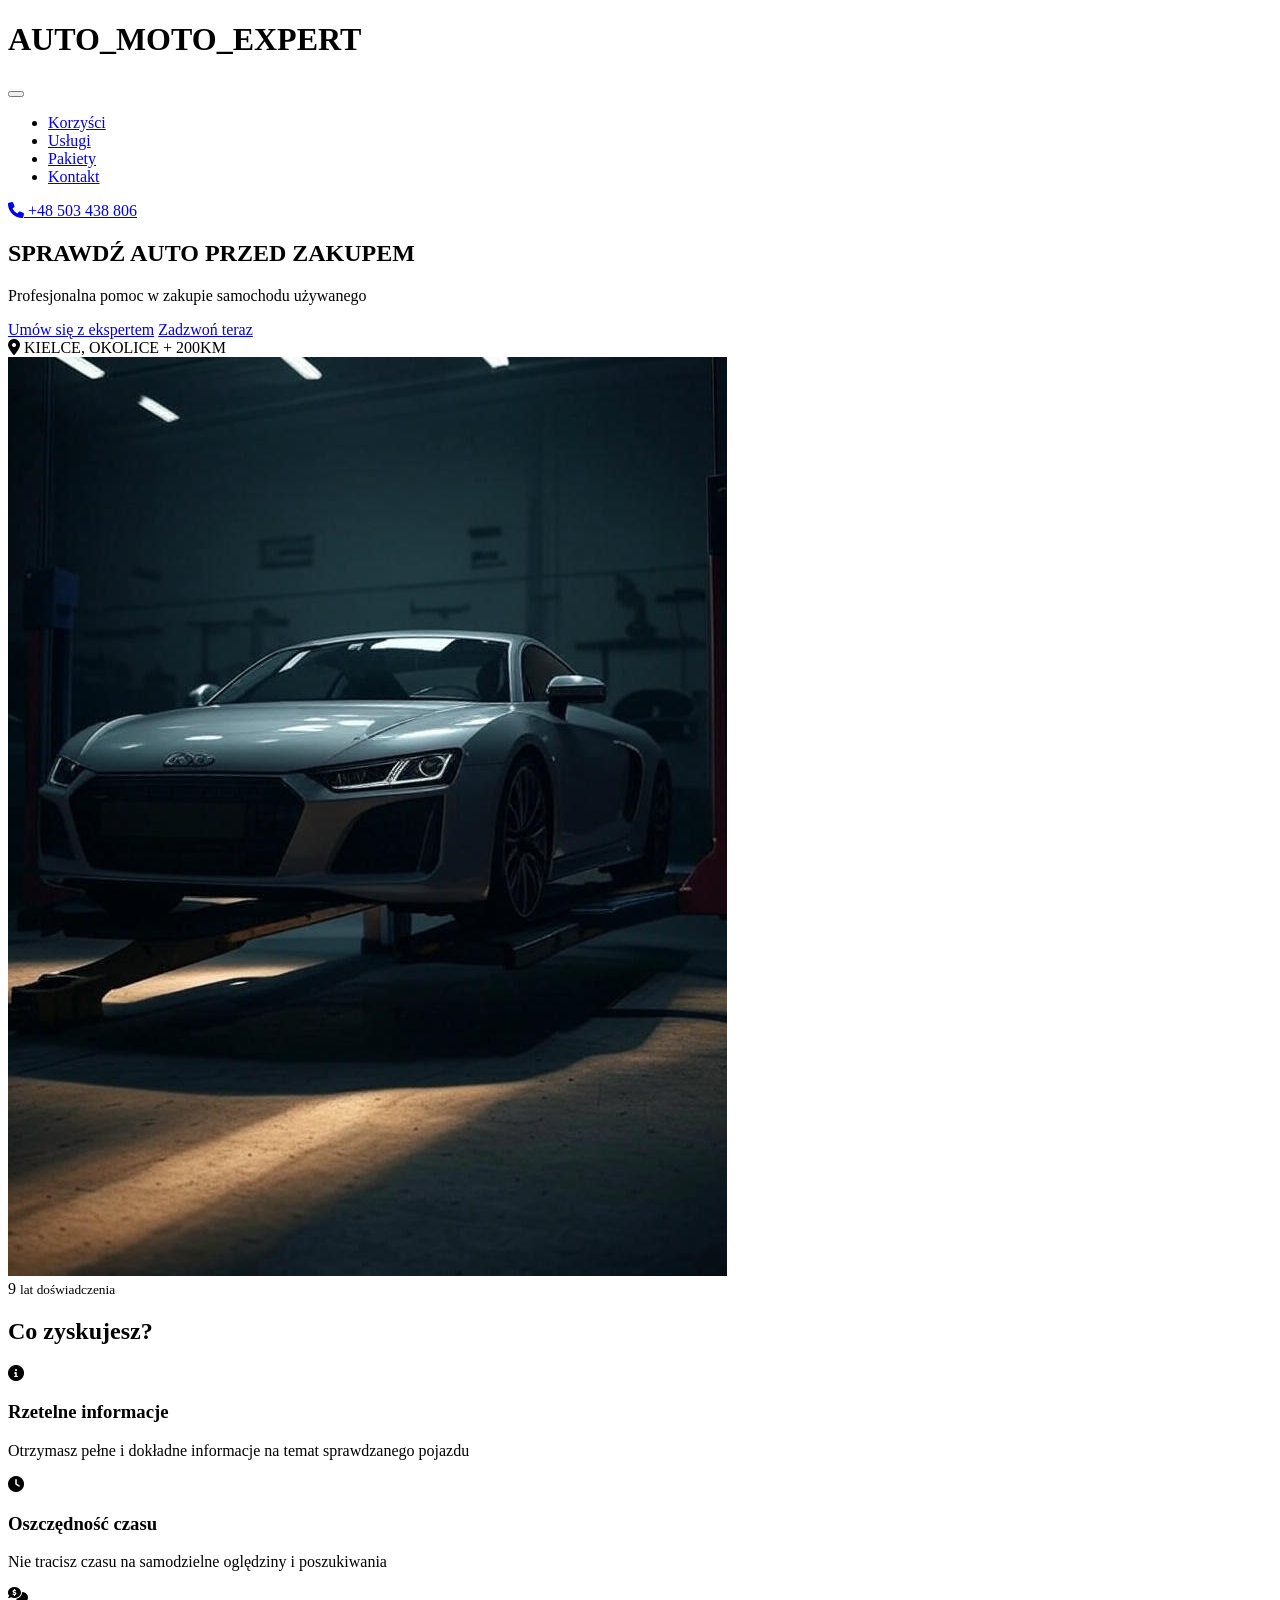
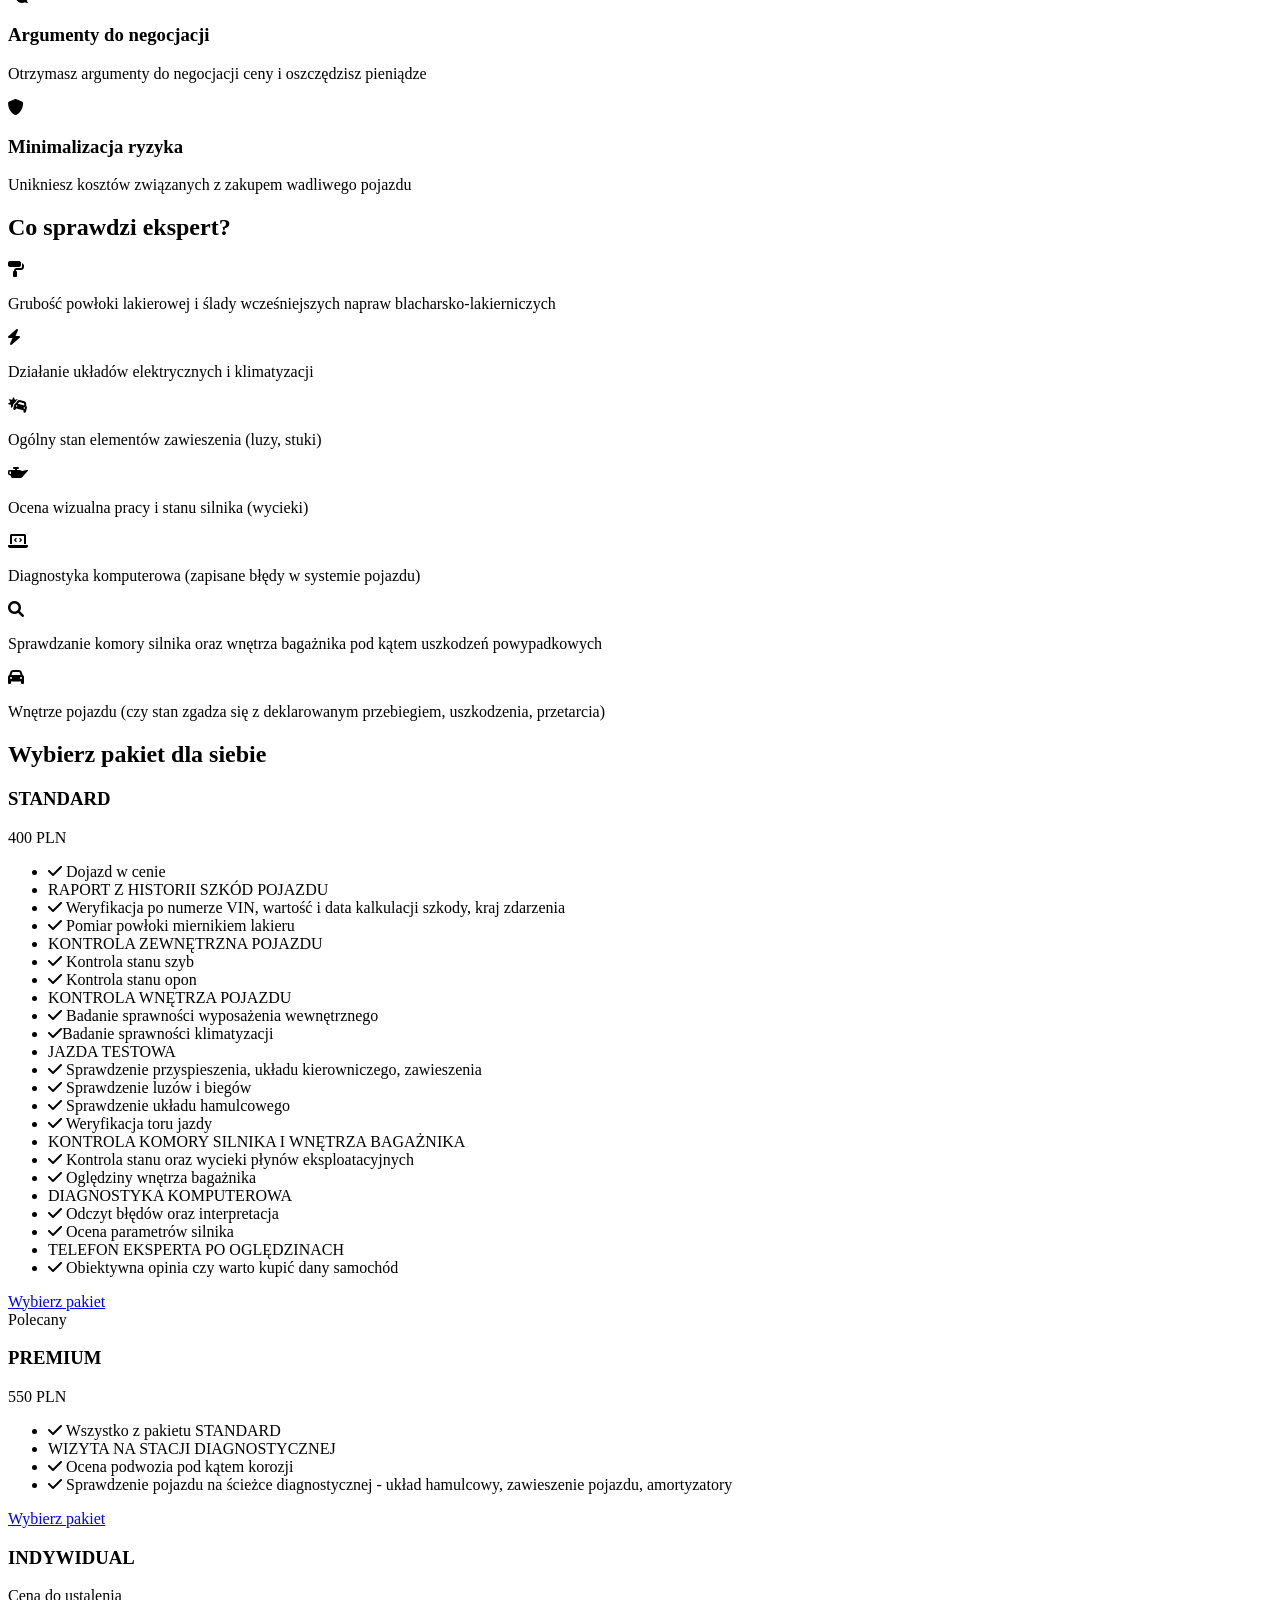
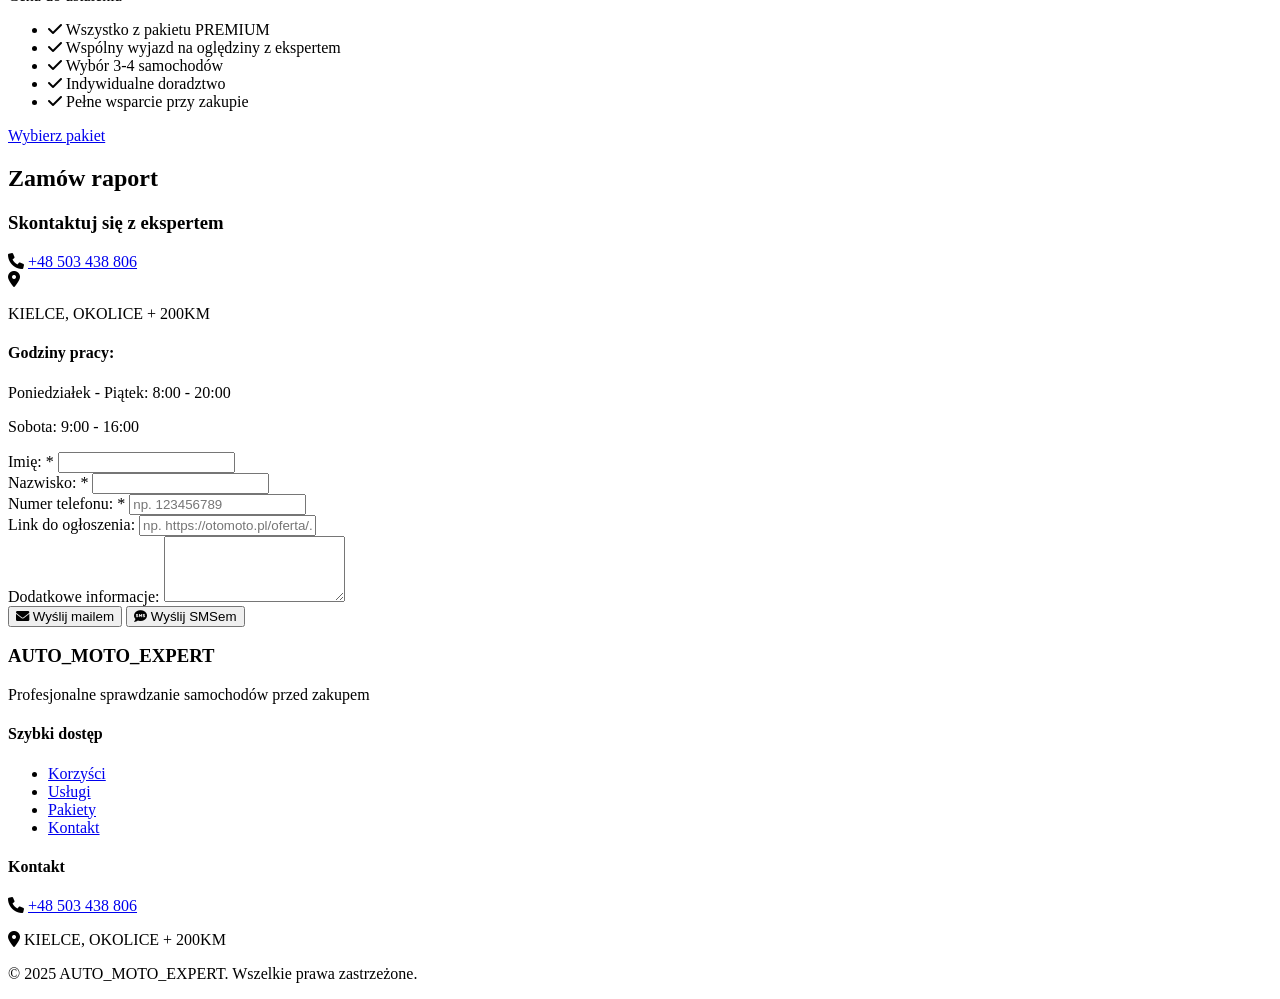
==== commit 3eef982c: "contest" ====
--- a/index.html
+++ b/index.html
@@ -18,7 +18,14 @@
       href="https://fonts.googleapis.com/css2?family=Montserrat:wght@400;600;700&family=Roboto:wght@300;400;500&display=swap"
       rel="stylesheet"
     />
-    <link rel="stylesheet" href="styles.css" />
+    <script src="https://web.cmp.usercentrics.eu/modules/autoblocker.js"></script>
+    <script
+      id="usercentrics-cmp"
+      src="https://web.cmp.usercentrics.eu/ui/loader.js"
+      data-settings-id="I_JPikkvjYfFU_"
+      async
+    ></script>
+
     <!-- Google tag (gtag.js) -->
     <script
       async
@@ -31,6 +38,12 @@
       }
       gtag("js", new Date());
       gtag("config", "AW-17103103347");
+      gtag("consent", "default", {
+        ad_storage: "denied",
+        analytics_storage: "denied",
+        ad_user_data: "denied",
+        ad_personalization: "denied",
+      });
     </script>
   </head>
   <body>
@@ -640,7 +653,7 @@
         // z Twojego konta Google Ads. Format to zazwyczaj 'AW-ACCOUNT_ID/LABEL_ID'.
 
         // Funkcja pomocnicza do wysyłania zdarzenia konwersji gtag
-        function trackGtagEvent(conversionLabel, eventType) {
+        function trackGtagEvent(eventType) {
           if (typeof gtag === "function") {
             gtag("event", "conversion", {
               send_to: "AW-17103103347/CBSsCMDe0cwaEPPKsts_",
@@ -649,9 +662,7 @@
               event_label: eventType, // np. 'phone_call_click_header'
             });
 
-            console.log(
-              `Gtag conversion event sent. Label: ${conversionLabel}, Type: ${eventType}`
-            );
+            console.log(`Gtag conversion event sent. Type: ${eventType}`);
           } else {
             console.warn(
               "gtag function is not defined. Google Ads conversion not tracked."
@@ -659,14 +670,12 @@
           }
         }
 
-        // Dodawanie listenerów do linków telefonicznych
-        // Używamy atrybutu data-conversion-type="phone_call" dodanego w HTML
         const phoneLinks = document.querySelectorAll(
           'a[data-conversion-type="phone_call"]'
         );
         phoneLinks.forEach((link) => {
           link.addEventListener("click", function () {
-            trackGtagEvent(GTAG_CONVERSION_LABEL_PHONE, "phone_call_click");
+            trackGtagEvent("phone_call_click");
           });
         });
 
@@ -676,17 +685,7 @@
         );
         if (smsFormButton) {
           smsFormButton.addEventListener("click", function () {
-            // UWAGA: Podobna sytuacja jak przy przycisku email. Ten listener zostanie wywołany
-            // niezależnie od wyniku walidacji w funkcji sendSms().
-            //
-            // REKOMENDACJA: Przenieść trackGtagEvent do wnętrza funkcji sendSms() po walidacji
-            // (jak pokazano w zakomentowanym bloku w sendSms()).
-            //
-            // Poniższe wywołanie realizuje prośbę o dodanie listenera, który nie modyfikuje istniejących funkcji.
-            trackGtagEvent(
-              GTAG_CONVERSION_LABEL_SMS_FORM,
-              "sms_form_submit_attempt"
-            );
+            trackGtagEvent("sms_form_submit_attempt");
           });
         }
       });
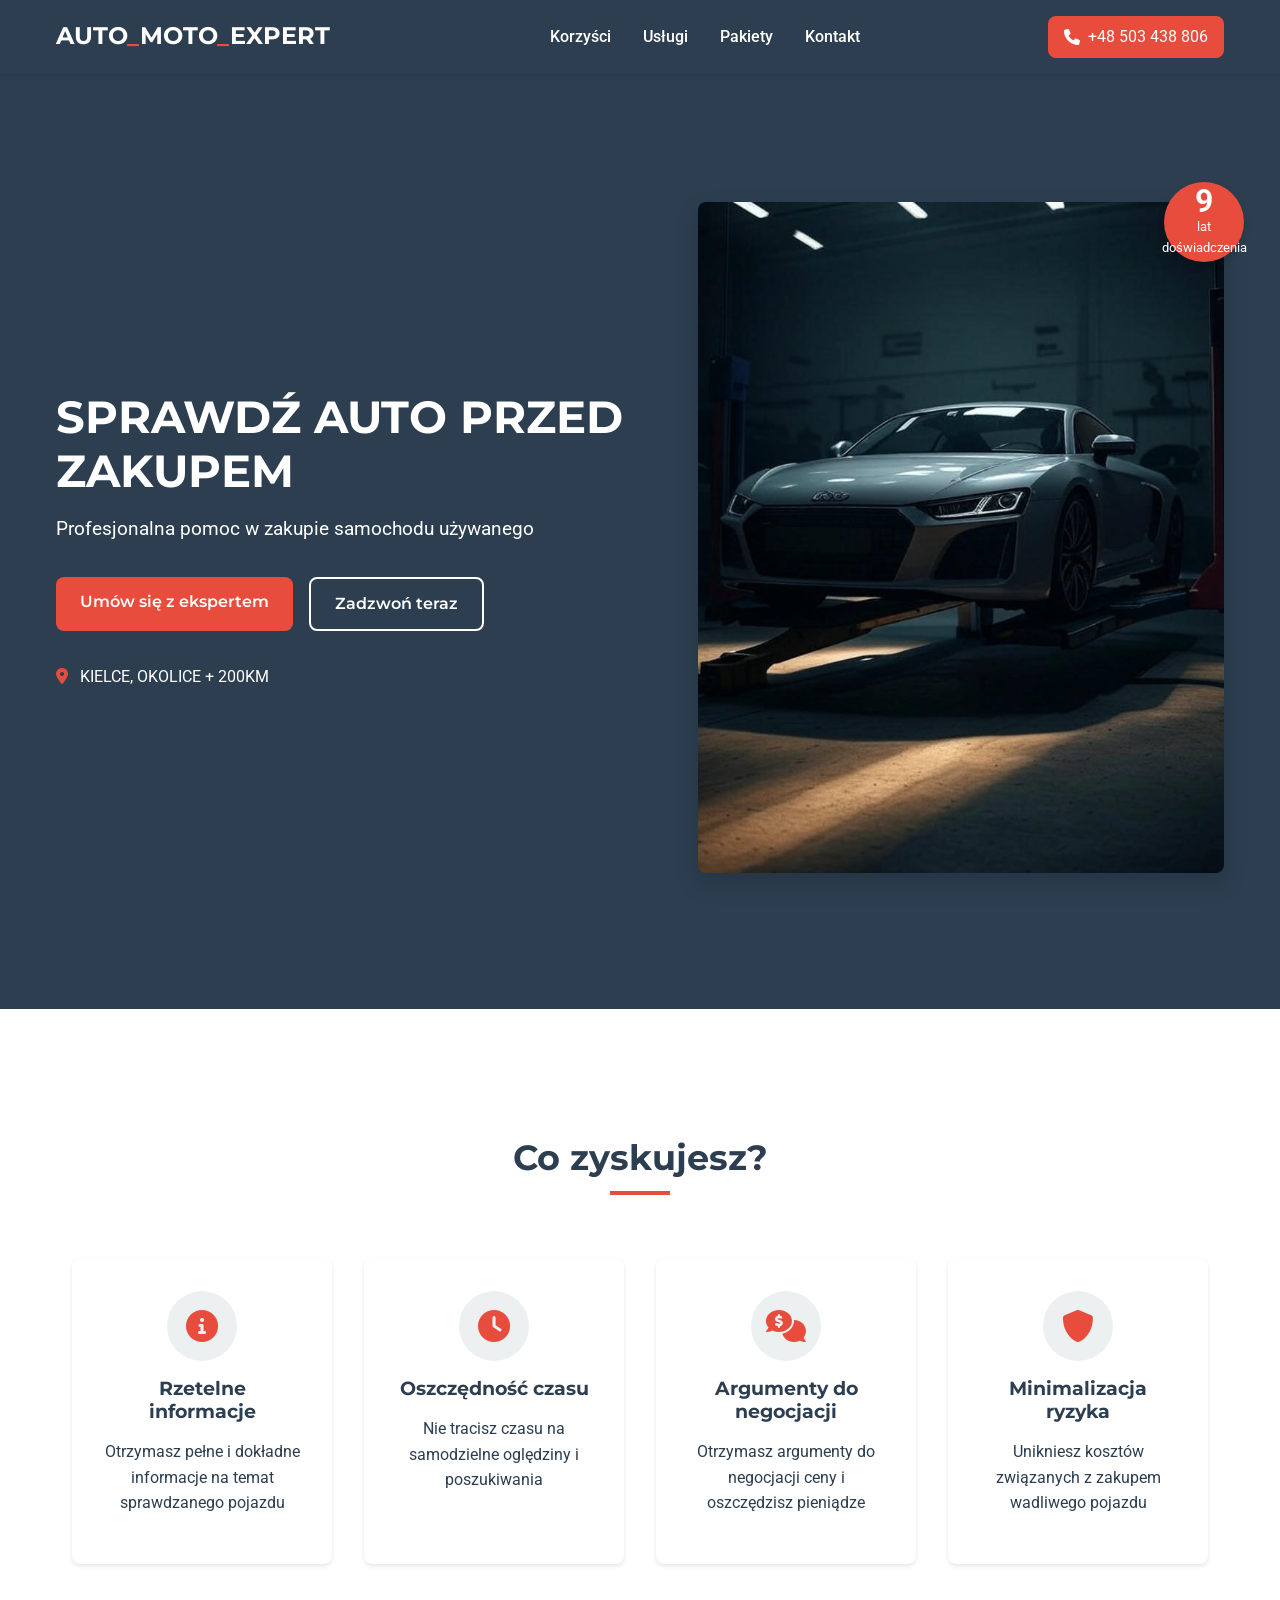
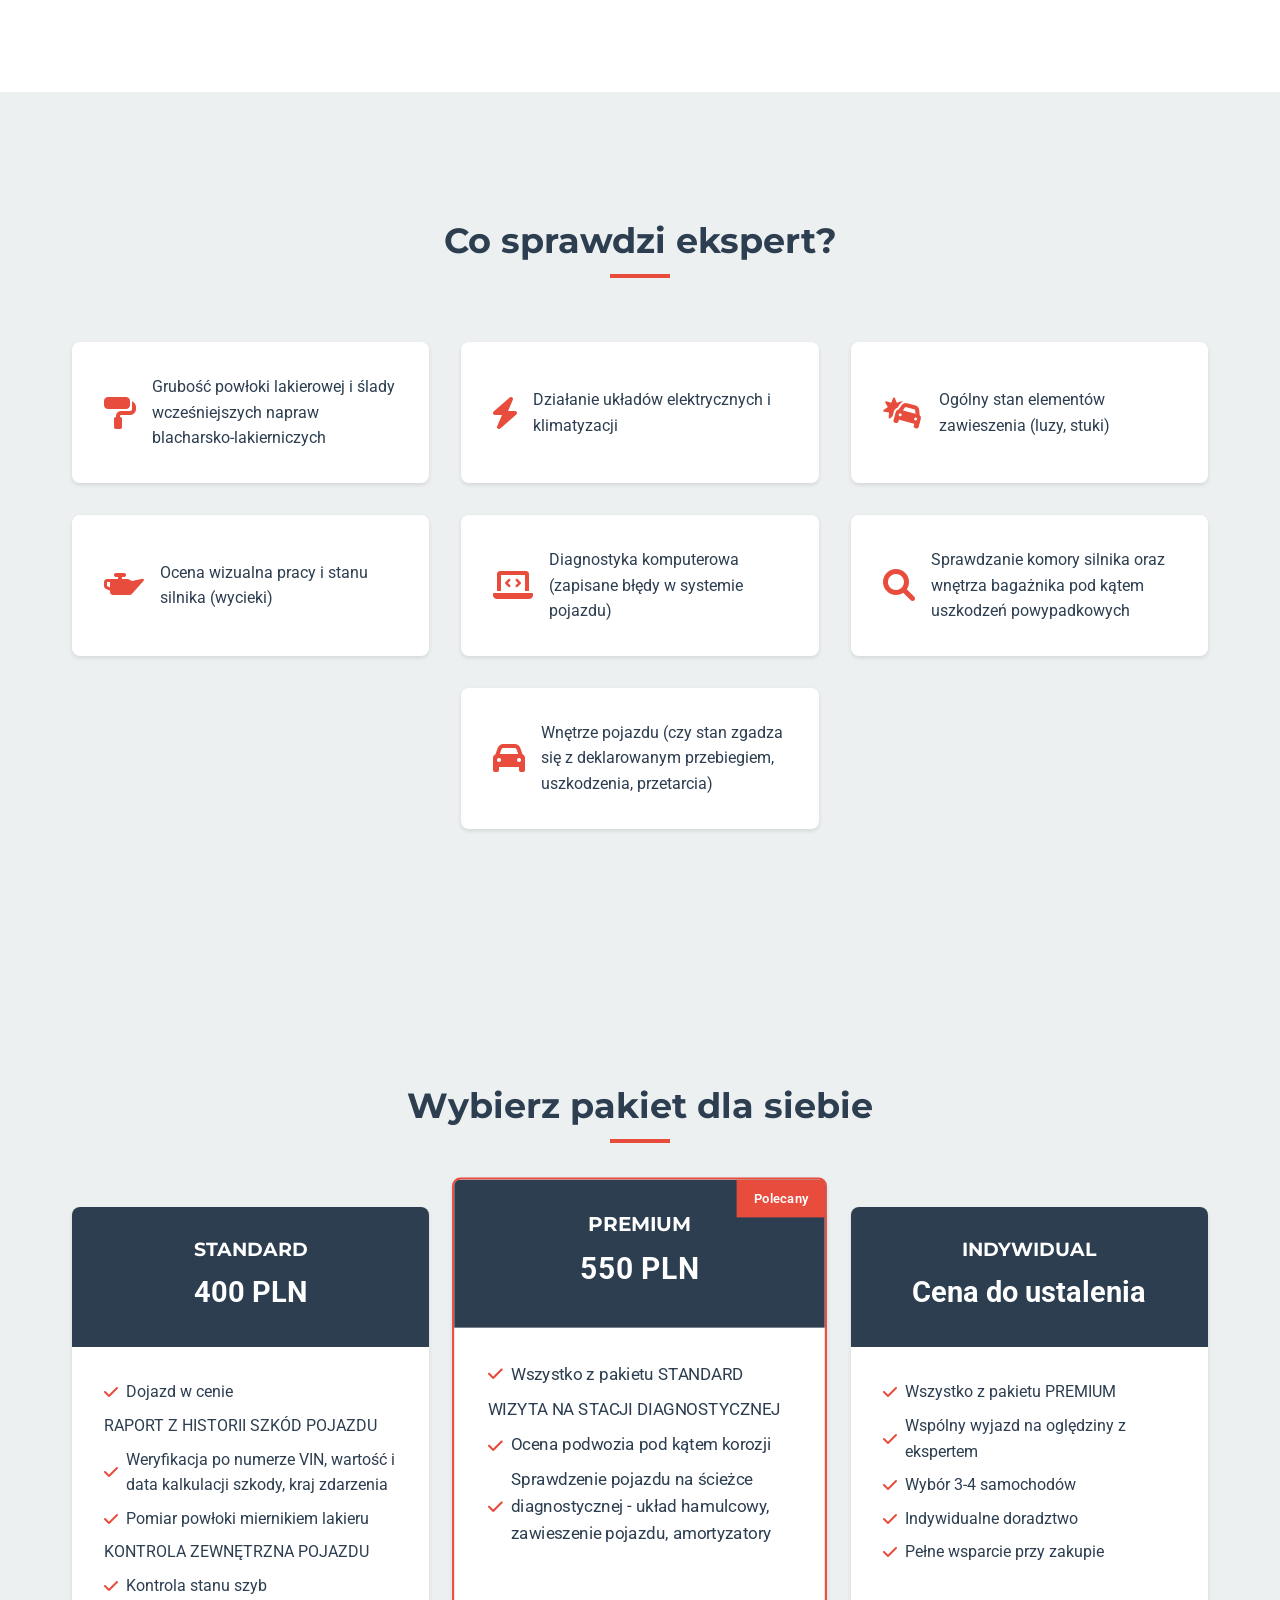
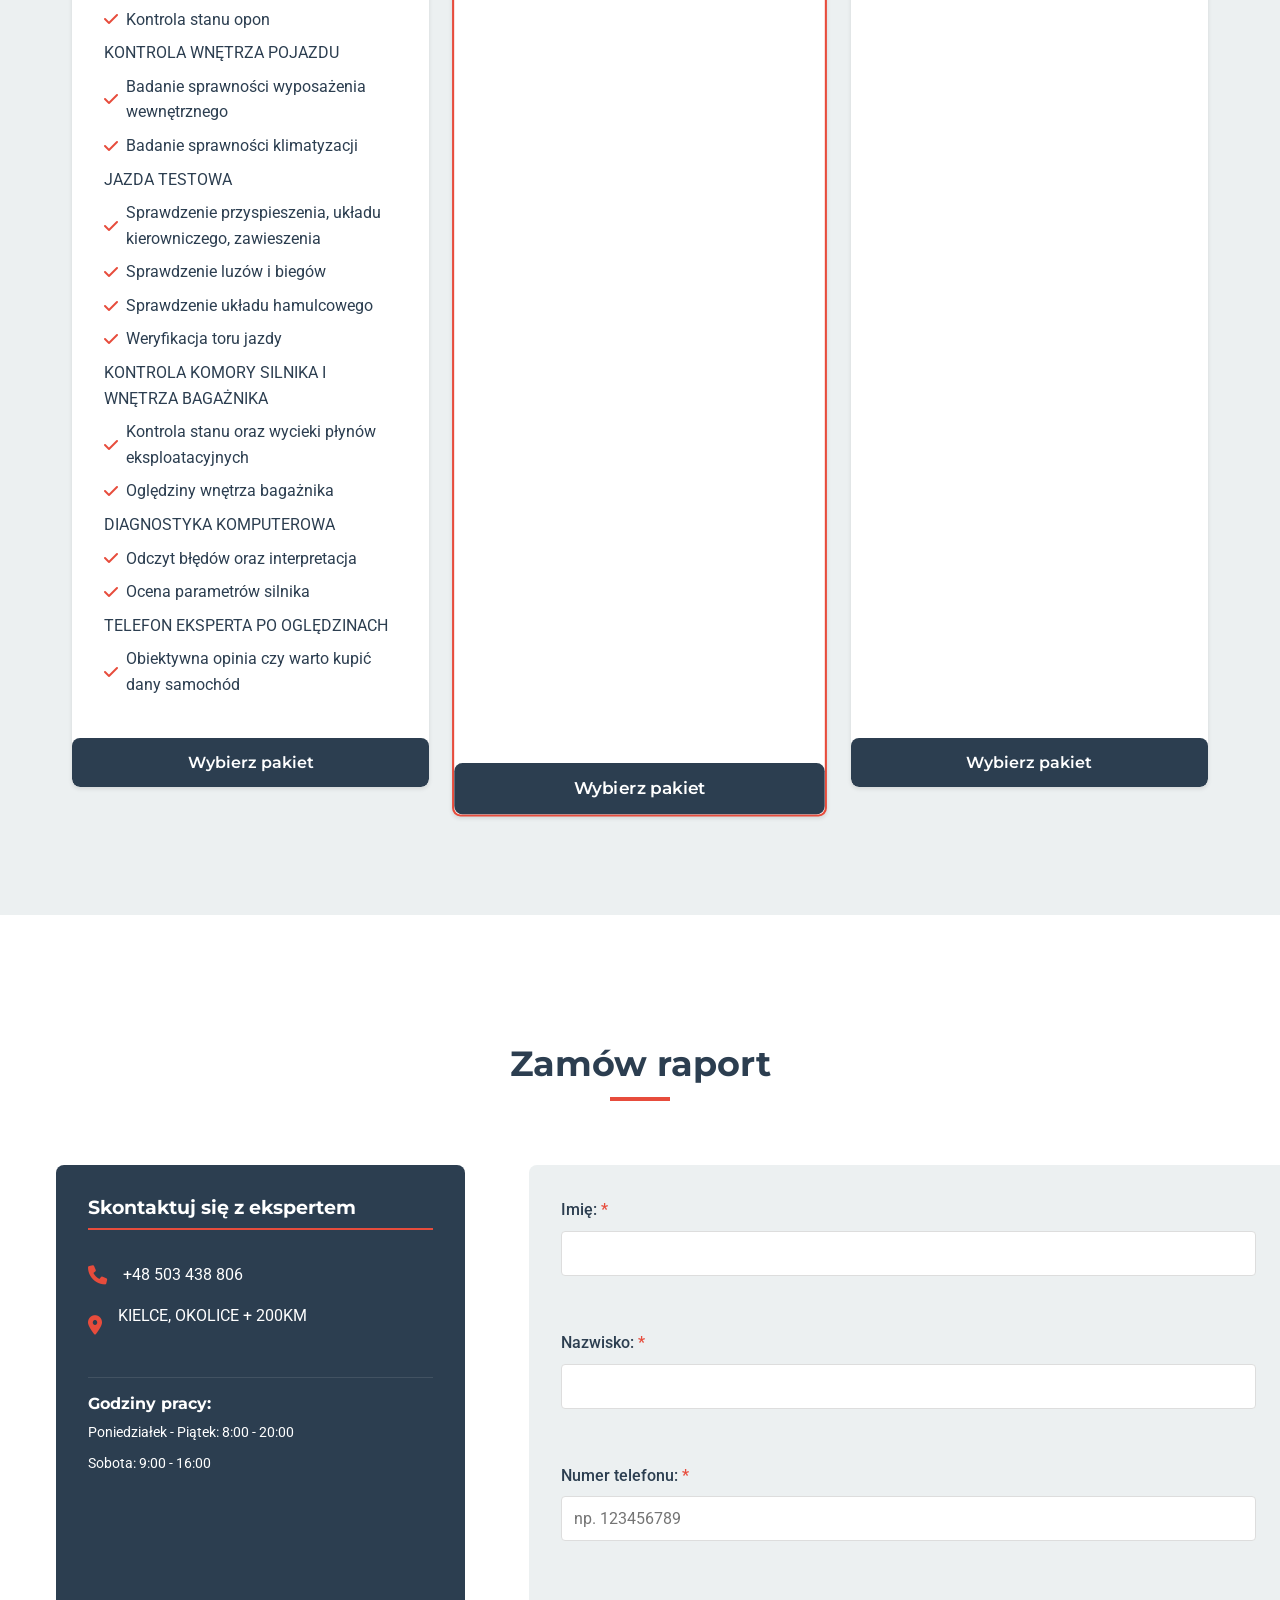
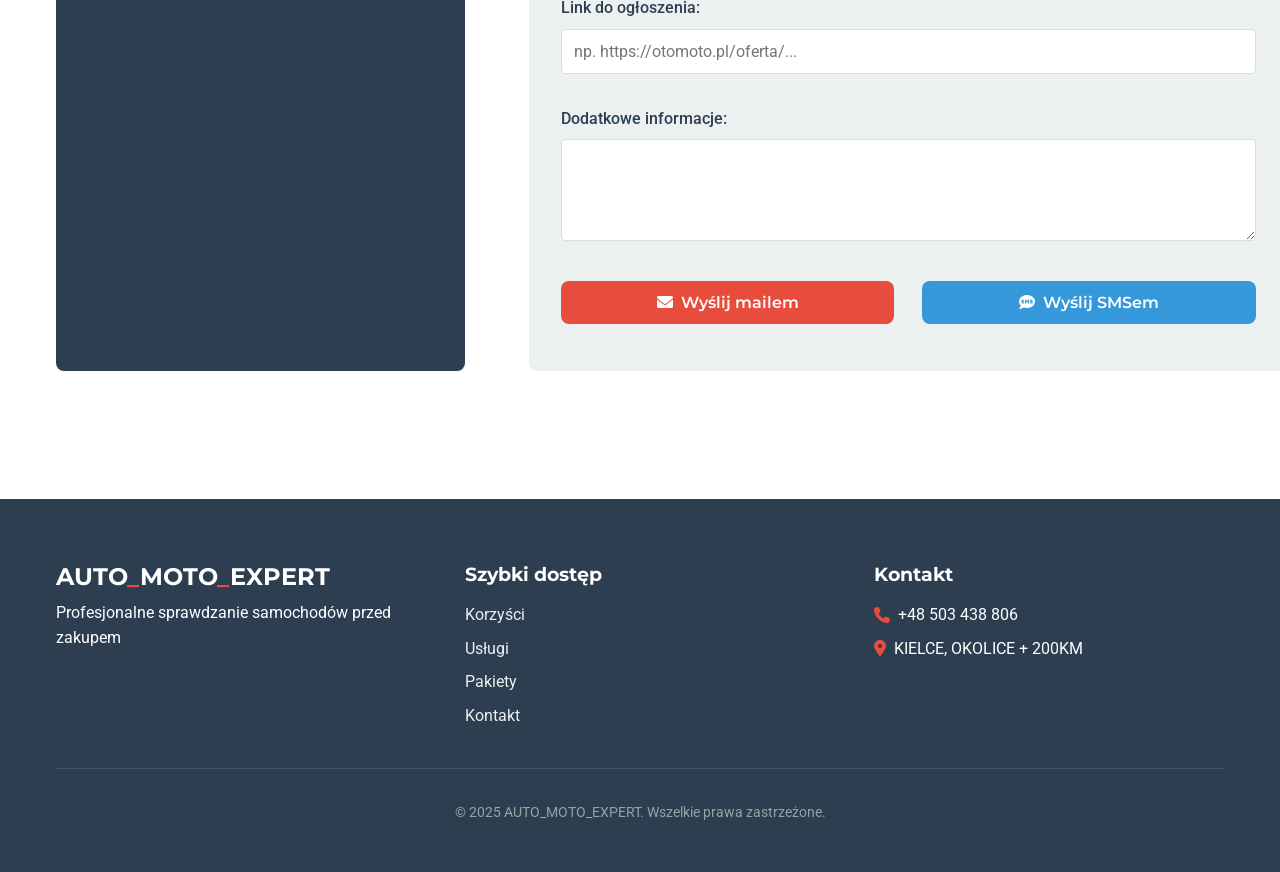
==== commit 223e5e1d: "css" ====
--- a/index.html
+++ b/index.html
@@ -45,6 +45,994 @@
         ad_personalization: "denied",
       });
     </script>
+    <style>
+      /* Reset CSS i podstawowe style */
+      *,
+      *::before,
+      *::after {
+        box-sizing: border-box;
+        margin: 0;
+        padding: 0;
+      }
+
+      /* Zmienne CSS dla spójnego stosowania kolorów i innych wartości */
+      :root {
+        /* Kolory */
+        --primary: #2c3e50;
+        --secondary: #e74c3c;
+        --accent: #3498db;
+        --light: #ecf0f1;
+        --dark: #1a252f;
+        --white: #ffffff;
+        --gray: #95a5a6;
+        --success: #2ecc71;
+        --error: #e74c3c;
+
+        /* Cienie */
+        --shadow-sm: 0 2px 4px rgba(0, 0, 0, 0.1);
+        --shadow-md: 0 4px 8px rgba(0, 0, 0, 0.12);
+        --shadow-lg: 0 10px 25px rgba(0, 0, 0, 0.15);
+
+        /* Zaokrąglenia */
+        --radius-sm: 4px;
+        --radius-md: 8px;
+        --radius-lg: 16px;
+
+        /* Odstępy */
+        --spacing-xs: 0.5rem;
+        --spacing-sm: 1rem;
+        --spacing-md: 2rem;
+        --spacing-lg: 4rem;
+        --spacing-xl: 8rem;
+      }
+
+      /* Podstawowe style strony */
+      html {
+        font-size: 16px;
+        scroll-behavior: smooth;
+      }
+
+      body {
+        font-family: "Roboto", sans-serif;
+        line-height: 1.6;
+        color: var(--primary);
+        background-color: var(--white);
+      }
+
+      .container {
+        width: 100%;
+        max-width: 1200px;
+        margin: 0 auto;
+        padding: 0 var(--spacing-sm);
+      }
+
+      /* Typografia */
+      h1,
+      h2,
+      h3,
+      h4,
+      h5,
+      h6 {
+        font-family: "Montserrat", sans-serif;
+        font-weight: 700;
+        line-height: 1.2;
+        margin-bottom: var(--spacing-sm);
+      }
+
+      .section-title {
+        text-align: center;
+        font-size: 2.2rem;
+        margin-bottom: var(--spacing-lg);
+        position: relative;
+        padding-bottom: var(--spacing-sm);
+      }
+
+      .section-title::after {
+        content: "";
+        position: absolute;
+        bottom: 0;
+        left: 50%;
+        transform: translateX(-50%);
+        width: 60px;
+        height: 4px;
+        background-color: var(--secondary);
+      }
+
+      p {
+        margin-bottom: var(--spacing-sm);
+      }
+
+      .highlight {
+        color: var(--secondary);
+      }
+
+      /* Pomocnicze klasy */
+      .text-center {
+        text-align: center;
+      }
+
+      /* Przyciski */
+      .btn {
+        display: inline-block;
+        padding: 0.75rem 1.5rem;
+        border-radius: var(--radius-md);
+        text-decoration: none;
+        font-family: "Montserrat", sans-serif;
+        font-weight: 600;
+        text-align: center;
+        cursor: pointer;
+        transition: all 0.3s ease;
+        border: none;
+        font-size: 1rem;
+      }
+
+      .btn-primary {
+        background-color: var(--secondary);
+        color: var(--white);
+      }
+
+      .btn-primary:hover {
+        background-color: #c0392b;
+        transform: translateY(-2px);
+        box-shadow: var(--shadow-md);
+      }
+
+      .btn-secondary {
+        background-color: var(--accent);
+        color: var(--white);
+      }
+
+      .btn-secondary:hover {
+        background-color: #2980b9;
+        transform: translateY(-2px);
+        box-shadow: var(--shadow-md);
+      }
+
+      .btn-outline {
+        background-color: transparent;
+        color: var(--white);
+        border: 2px solid var(--white);
+      }
+
+      .btn-outline:hover {
+        background-color: var(--white);
+        color: var(--primary);
+        transform: translateY(-2px);
+        box-shadow: var(--shadow-md);
+      }
+
+      .btn-package {
+        background-color: var(--primary);
+        color: var(--white);
+        width: 100%;
+        margin-top: auto;
+      }
+
+      .btn-package:hover {
+        background-color: var(--secondary);
+        transform: translateY(-2px);
+        box-shadow: var(--shadow-md);
+      }
+
+      .btn-full {
+        width: 100%;
+      }
+
+      .btn-contact {
+        width: 48%;
+        margin: 0;
+        display: flex;
+        justify-content: center;
+        align-items: center;
+      }
+
+      .btn-contact i {
+        margin-right: 8px;
+      }
+
+      /* Header */
+      .header {
+        background-color: var(--primary);
+        color: var(--white);
+        padding: var(--spacing-sm) 0;
+        position: sticky;
+        top: 0;
+        z-index: 1000;
+        box-shadow: var(--shadow-sm);
+      }
+
+      .header-container {
+        display: flex;
+        justify-content: space-between;
+        align-items: center;
+      }
+
+      .logo h1 {
+        font-size: 1.5rem;
+        margin: 0;
+      }
+
+      .main-nav {
+        display: flex;
+        align-items: center;
+      }
+
+      .nav-links {
+        display: flex;
+        list-style: none;
+      }
+
+      .nav-links li {
+        margin-left: var(--spacing-md);
+      }
+
+      .nav-links a {
+        color: var(--white);
+        text-decoration: none;
+        font-weight: 500;
+        font-size: 1rem;
+        transition: color 0.3s ease;
+      }
+
+      .nav-links a:hover {
+        color: var(--secondary);
+      }
+
+      .contact-info {
+        display: flex;
+        align-items: center;
+      }
+
+      .phone-btn {
+        display: flex;
+        align-items: center;
+        color: var(--white);
+        text-decoration: none;
+        padding: 0.5rem 1rem;
+        border-radius: var(--radius-md);
+        background-color: var(--secondary);
+        transition: all 0.3s ease;
+      }
+
+      .phone-btn:hover {
+        background-color: #c0392b;
+        transform: translateY(-2px);
+      }
+
+      .phone-btn i {
+        margin-right: 0.5rem;
+      }
+
+      .mobile-menu-btn {
+        display: none;
+        flex-direction: column;
+        justify-content: space-between;
+        width: 30px;
+        height: 21px;
+        background: transparent;
+        border: none;
+        cursor: pointer;
+      }
+
+      .mobile-menu-btn span {
+        display: block;
+        width: 100%;
+        height: 3px;
+        background-color: var(--white);
+        border-radius: 3px;
+        transition: all 0.3s ease;
+      }
+
+      /* Hero Section */
+      .hero {
+        background-color: var(--primary);
+        color: var(--white);
+        padding: var(--spacing-xl) 0;
+        position: relative;
+        overflow: hidden;
+      }
+
+      .hero::before {
+        content: "";
+        position: absolute;
+        top: 0;
+        left: 0;
+        width: 100%;
+        height: 100%;
+        background: linear-gradient(
+          45deg,
+          rgba(44, 62, 80, 0.9) 0%,
+          rgba(44, 62, 80, 0.7) 100%
+        );
+        z-index: 1;
+      }
+
+      .hero-container {
+        position: relative;
+        z-index: 2;
+        display: flex;
+        align-items: center;
+        justify-content: space-between;
+      }
+
+      .hero-content {
+        flex: 0 0 50%;
+      }
+
+      .hero-content h2 {
+        font-size: 2.8rem;
+        margin-bottom: var(--spacing-sm);
+        line-height: 1.2;
+      }
+
+      .hero-content p {
+        font-size: 1.2rem;
+        margin-bottom: var(--spacing-md);
+      }
+
+      .hero-btns {
+        display: flex;
+        gap: var(--spacing-sm);
+        margin-bottom: var(--spacing-md);
+      }
+
+      .expert-info {
+        font-size: 1rem;
+        line-height: 1.8;
+      }
+
+      .expert-info i {
+        color: var(--secondary);
+        margin-right: 0.5rem;
+      }
+
+      .hero-image {
+        flex: 0 0 45%;
+        position: relative;
+      }
+
+      .hero-image img {
+        width: 100%;
+        height: auto;
+        border-radius: var(--radius-md);
+        box-shadow: var(--shadow-lg);
+      }
+
+      .experience-badge {
+        position: absolute;
+        top: -20px;
+        right: -20px;
+        background-color: var(--secondary);
+        color: var(--white);
+        width: 80px;
+        height: 80px;
+        border-radius: 50%;
+        display: flex;
+        flex-direction: column;
+        justify-content: center;
+        align-items: center;
+        text-align: center;
+        box-shadow: var(--shadow-md);
+      }
+
+      .experience-badge span {
+        font-size: 2rem;
+        font-weight: 700;
+        line-height: 1;
+      }
+
+      .experience-badge small {
+        font-size: 0.8rem;
+      }
+
+      /* Benefits Section */
+      .benefits {
+        padding: var(--spacing-xl) 0;
+        background-color: var(--white);
+      }
+
+      .benefits-container {
+        display: flex;
+        flex-wrap: wrap;
+        justify-content: center;
+        gap: var(--spacing-md);
+      }
+
+      .benefit-card {
+        flex: 0 0 calc(25% - var(--spacing-md));
+        background-color: var(--white);
+        border-radius: var(--radius-md);
+        padding: var(--spacing-md);
+        box-shadow: var(--shadow-sm);
+        text-align: center;
+        transition: all 0.3s ease;
+      }
+
+      .benefit-card:hover {
+        transform: translateY(-5px);
+        box-shadow: var(--shadow-md);
+      }
+
+      .benefit-icon {
+        width: 70px;
+        height: 70px;
+        margin: 0 auto var(--spacing-sm);
+        background-color: var(--light);
+        border-radius: 50%;
+        display: flex;
+        justify-content: center;
+        align-items: center;
+      }
+
+      .benefit-icon i {
+        font-size: 2rem;
+        color: var(--secondary);
+      }
+
+      .benefit-card h3 {
+        font-size: 1.2rem;
+        margin-bottom: var(--spacing-sm);
+      }
+
+      /* Services Section */
+      .services {
+        padding: var(--spacing-xl) 0;
+        background-color: var(--light);
+      }
+
+      .services-container {
+        display: flex;
+        flex-wrap: wrap;
+        justify-content: center;
+        gap: var(--spacing-md);
+      }
+
+      .service-item {
+        flex: 0 0 calc(33.333% - var(--spacing-md));
+        display: flex;
+        align-items: center;
+        background-color: var(--white);
+        padding: var(--spacing-md);
+        border-radius: var(--radius-md);
+        box-shadow: var(--shadow-sm);
+        transition: all 0.3s ease;
+      }
+
+      .service-item:hover {
+        transform: translateY(-3px);
+        box-shadow: var(--shadow-md);
+      }
+
+      .service-item i {
+        font-size: 2rem;
+        color: var(--secondary);
+        margin-right: var(--spacing-sm);
+        flex-shrink: 0;
+      }
+
+      .service-item p {
+        margin: 0;
+      }
+
+      /* Report Section */
+      .report {
+        padding: var(--spacing-xl) 0;
+        background-color: var(--white);
+      }
+
+      .report-container {
+        display: flex;
+        align-items: center;
+        gap: var(--spacing-lg);
+      }
+
+      .report-info {
+        flex: 0 0 50%;
+      }
+
+      .report-info p {
+        margin-bottom: var(--spacing-md);
+        font-size: 1.1rem;
+      }
+
+      .report-image {
+        flex: 0 0 50%;
+      }
+
+      .report-image img {
+        width: 100%;
+        height: auto;
+        border-radius: var(--radius-md);
+        box-shadow: var(--shadow-md);
+      }
+
+      /* Packages Section */
+      .packages {
+        padding: var(--spacing-xl) 0;
+        background-color: var(--light);
+      }
+
+      .packages-container {
+        display: flex;
+        flex-wrap: wrap;
+        justify-content: center;
+        gap: var(--spacing-md);
+      }
+
+      .package-card {
+        flex: 0 0 calc(33.333% - var(--spacing-md));
+        display: flex;
+        flex-direction: column;
+        background-color: var(--white);
+        border-radius: var(--radius-md);
+        overflow: hidden;
+        box-shadow: var(--shadow-sm);
+        transition: all 0.3s ease;
+        position: relative;
+      }
+
+      .package-card:hover {
+        transform: translateY(-5px);
+        box-shadow: var(--shadow-md);
+      }
+
+      .package-featured {
+        border: 2px solid var(--secondary);
+        transform: scale(1.05);
+        z-index: 10;
+      }
+
+      .package-featured:hover {
+        transform: scale(1.05) translateY(-5px);
+      }
+
+      .package-badge {
+        position: absolute;
+        top: 0;
+        right: 0;
+        background-color: var(--secondary);
+        color: var(--white);
+        padding: 0.5rem 1rem;
+        font-size: 0.8rem;
+        font-weight: 600;
+        z-index: 1;
+      }
+
+      .package-header {
+        background-color: var(--primary);
+        color: var(--white);
+        padding: var(--spacing-md);
+        text-align: center;
+      }
+
+      .package-header h3 {
+        margin-bottom: var(--spacing-xs);
+      }
+
+      .package-price {
+        font-size: 1.8rem;
+        font-weight: 700;
+      }
+
+      .package-features {
+        list-style: none;
+        padding: var(--spacing-md);
+        flex-grow: 1;
+      }
+
+      .package-features li {
+        margin-bottom: var(--spacing-xs);
+        display: flex;
+        align-items: center;
+      }
+
+      .package-features li i {
+        color: var(--secondary);
+        margin-right: 0.5rem;
+      }
+
+      .package-note {
+        text-align: center;
+        margin-top: var(--spacing-md);
+        color: var(--gray);
+        font-size: 0.9rem;
+      }
+
+      /* Contact Section */
+      .contact {
+        padding: var(--spacing-xl) 0;
+        background-color: var(--white);
+      }
+
+      .contact-container {
+        display: flex;
+        gap: var(--spacing-lg);
+      }
+
+      .contact-info-box {
+        flex: 0 0 35%;
+        background-color: var(--primary);
+        color: var(--white);
+        padding: var(--spacing-md);
+        border-radius: var(--radius-md);
+      }
+
+      .contact-info-box h3 {
+        margin-bottom: var(--spacing-md);
+        border-bottom: 2px solid var(--secondary);
+        padding-bottom: var(--spacing-xs);
+      }
+
+      .contact-item {
+        display: flex;
+        align-items: center;
+        margin-bottom: var(--spacing-sm);
+      }
+
+      .contact-item i {
+        color: var(--secondary);
+        font-size: 1.2rem;
+        margin-right: var(--spacing-sm);
+      }
+
+      .contact-item a {
+        color: var(--white);
+        text-decoration: none;
+        transition: color 0.3s ease;
+      }
+
+      .contact-item a:hover {
+        color: var(--secondary);
+      }
+
+      .contact-hours {
+        margin-top: var(--spacing-md);
+        border-top: 1px solid rgba(255, 255, 255, 0.1);
+        padding-top: var(--spacing-sm);
+      }
+
+      .contact-hours h4 {
+        margin-bottom: var(--spacing-xs);
+        font-size: 1rem;
+      }
+
+      .contact-hours p {
+        margin-bottom: var(--spacing-xs);
+        font-size: 0.9rem;
+      }
+
+      .contact-form {
+        flex: 0 0 65%;
+        background-color: var(--light);
+        padding: var(--spacing-md);
+        border-radius: var(--radius-md);
+      }
+
+      .form-group {
+        margin-bottom: var(--spacing-md);
+        position: relative;
+      }
+
+      .form-group label {
+        display: block;
+        margin-bottom: var(--spacing-xs);
+        font-weight: 500;
+      }
+
+      .required {
+        color: var(--error);
+      }
+
+      .form-group input,
+      .form-group textarea {
+        width: 100%;
+        padding: 0.75rem;
+        border: 1px solid #ddd;
+        border-radius: var(--radius-sm);
+        font-family: "Roboto", sans-serif;
+        font-size: 1rem;
+        transition: border-color 0.3s ease, box-shadow 0.3s ease;
+      }
+
+      .form-group input:focus,
+      .form-group textarea:focus {
+        outline: none;
+        border-color: var(--accent);
+        box-shadow: 0 0 0 2px rgba(52, 152, 219, 0.2);
+      }
+
+      .error-message {
+        color: var(--error);
+        font-size: 0.85rem;
+        margin-top: 4px;
+        min-height: 18px;
+      }
+
+      .success-message {
+        color: var(--success);
+        font-size: 0.95rem;
+        margin-top: var(--spacing-sm);
+        text-align: center;
+        padding: 10px;
+        background-color: rgba(46, 204, 113, 0.1);
+        border-radius: var(--radius-sm);
+        transition: all 0.3s ease;
+      }
+
+      .radio-group {
+        display: flex;
+        align-items: center;
+        margin-bottom: var(--spacing-xs);
+      }
+
+      .radio-group input[type="radio"] {
+        width: auto;
+        margin-right: 0.5rem;
+        cursor: pointer;
+      }
+
+      .radio-group label {
+        display: inline;
+        margin: 0;
+        cursor: pointer;
+      }
+
+      .button-group {
+        display: flex;
+        justify-content: space-between;
+        gap: var(--spacing-sm);
+      }
+
+      /* Footer */
+      .footer {
+        background-color: var(--primary);
+        color: var(--white);
+        padding-top: var(--spacing-lg);
+      }
+
+      .footer-content {
+        display: flex;
+        flex-wrap: wrap;
+        justify-content: space-between;
+        gap: var(--spacing-md);
+        padding-bottom: var(--spacing-md);
+        border-bottom: 1px solid rgba(255, 255, 255, 0.1);
+      }
+
+      .footer-logo {
+        flex: 0 0 30%;
+      }
+
+      .footer-logo h3 {
+        font-size: 1.5rem;
+        margin-bottom: var(--spacing-xs);
+      }
+
+      .footer-links {
+        flex: 0 0 30%;
+      }
+
+      .footer-links h4,
+      .footer-contact h4 {
+        margin-bottom: var(--spacing-sm);
+        font-size: 1.2rem;
+      }
+
+      .footer-links ul {
+        list-style: none;
+      }
+
+      .footer-links ul li {
+        margin-bottom: var(--spacing-xs);
+      }
+
+      .footer-links ul li a {
+        color: var(--light);
+        text-decoration: none;
+        transition: color 0.3s ease;
+      }
+
+      .footer-links ul li a:hover {
+        color: var(--secondary);
+      }
+
+      .footer-contact {
+        flex: 0 0 30%;
+      }
+
+      .footer-contact p {
+        display: flex;
+        align-items: center;
+        margin-bottom: var(--spacing-xs);
+      }
+
+      .footer-contact i {
+        color: var(--secondary);
+        margin-right: 0.5rem;
+      }
+
+      .footer-contact a {
+        color: var(--white);
+        text-decoration: none;
+        transition: color 0.3s ease;
+      }
+
+      .footer-contact a:hover {
+        color: var(--secondary);
+      }
+
+      .footer-bottom {
+        padding: var(--spacing-md) 0;
+        text-align: center;
+        font-size: 0.9rem;
+        color: var(--gray);
+      }
+
+      /* Media Queries dla responsywności */
+      @media (max-width: 992px) {
+        html {
+          font-size: 15px;
+        }
+
+        .hero-container {
+          flex-direction: column;
+        }
+
+        .hero-content,
+        .hero-image {
+          flex: 0 0 100%;
+        }
+
+        .hero-content {
+          margin-bottom: var(--spacing-md);
+        }
+
+        .benefit-card {
+          flex: 0 0 calc(50% - var(--spacing-md));
+        }
+
+        .service-item {
+          flex: 0 0 calc(50% - var(--spacing-md));
+        }
+
+        .report-container {
+          flex-direction: column;
+        }
+
+        .report-info,
+        .report-image {
+          flex: 0 0 100%;
+        }
+
+        .report-info {
+          margin-bottom: var(--spacing-md);
+        }
+
+        .package-card {
+          flex: 0 0 calc(50% - var(--spacing-md));
+        }
+
+        .package-featured {
+          transform: scale(1);
+        }
+
+        .package-featured:hover {
+          transform: translateY(-5px);
+        }
+
+        .contact-container {
+          flex-direction: column;
+        }
+
+        .contact-info-box,
+        .contact-form {
+          flex: 0 0 100%;
+        }
+
+        .contact-info-box {
+          margin-bottom: var(--spacing-md);
+        }
+
+        .footer-logo,
+        .footer-links,
+        .footer-contact {
+          flex: 0 0 100%;
+          margin-bottom: var(--spacing-md);
+        }
+      }
+
+      @media (max-width: 768px) {
+        .header-container {
+          flex-wrap: wrap;
+        }
+
+        .mobile-menu-btn {
+          display: flex;
+        }
+
+        .nav-links {
+          position: absolute;
+          top: 100%;
+          left: 0;
+          width: 100%;
+          flex-direction: column;
+          background-color: var(--primary);
+          display: none;
+          padding: var(--spacing-md);
+          box-shadow: var(--shadow-md);
+        }
+
+        .nav-links.active {
+          display: flex;
+        }
+
+        .nav-links li {
+          margin: 0 0 var(--spacing-sm) 0;
+        }
+
+        .mobile-menu-btn.active span:nth-child(1) {
+          transform: rotate(45deg) translate(5px, 5px);
+        }
+
+        .mobile-menu-btn.active span:nth-child(2) {
+          opacity: 0;
+        }
+
+        .mobile-menu-btn.active span:nth-child(3) {
+          transform: rotate(-45deg) translate(7px, -6px);
+        }
+
+        .hero-btns {
+          flex-direction: column;
+          gap: var(--spacing-xs);
+        }
+
+        .benefit-card,
+        .service-item,
+        .package-card {
+          flex: 0 0 100%;
+        }
+
+        .button-group {
+          flex-direction: column;
+        }
+
+        .btn-contact {
+          width: 100%;
+          margin-bottom: var(--spacing-xs);
+        }
+      }
+
+      @media (max-width: 576px) {
+        html {
+          font-size: 14px;
+        }
+
+        .contact-info {
+          display: none;
+        }
+
+        .logo {
+          flex: 1;
+        }
+
+        .hero {
+          padding: var(--spacing-lg) 0;
+        }
+
+        .hero-content h2 {
+          font-size: 2.2rem;
+        }
+
+        .section-title {
+          font-size: 1.8rem;
+        }
+
+        .footer-content {
+          flex-direction: column;
+        }
+      }
+    </style>
   </head>
   <body>
     <!-- Nagłówek strony -->
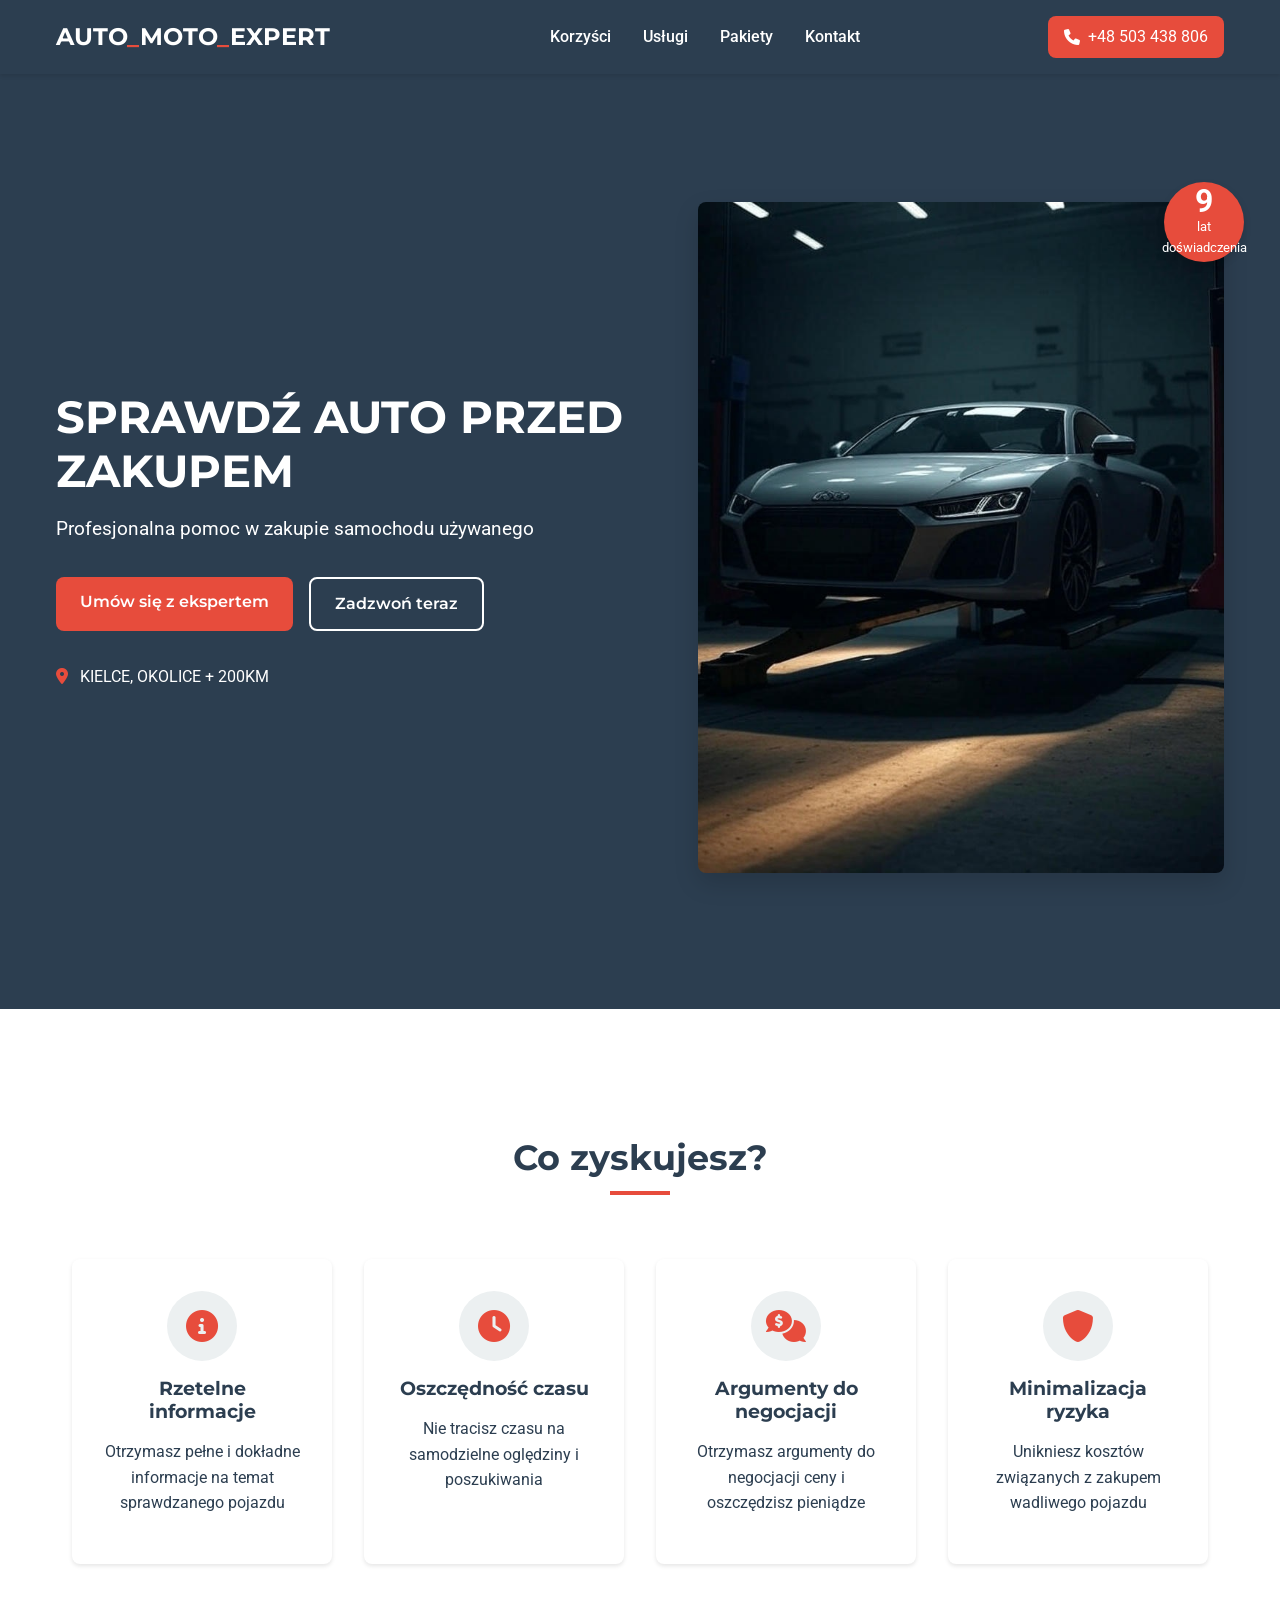
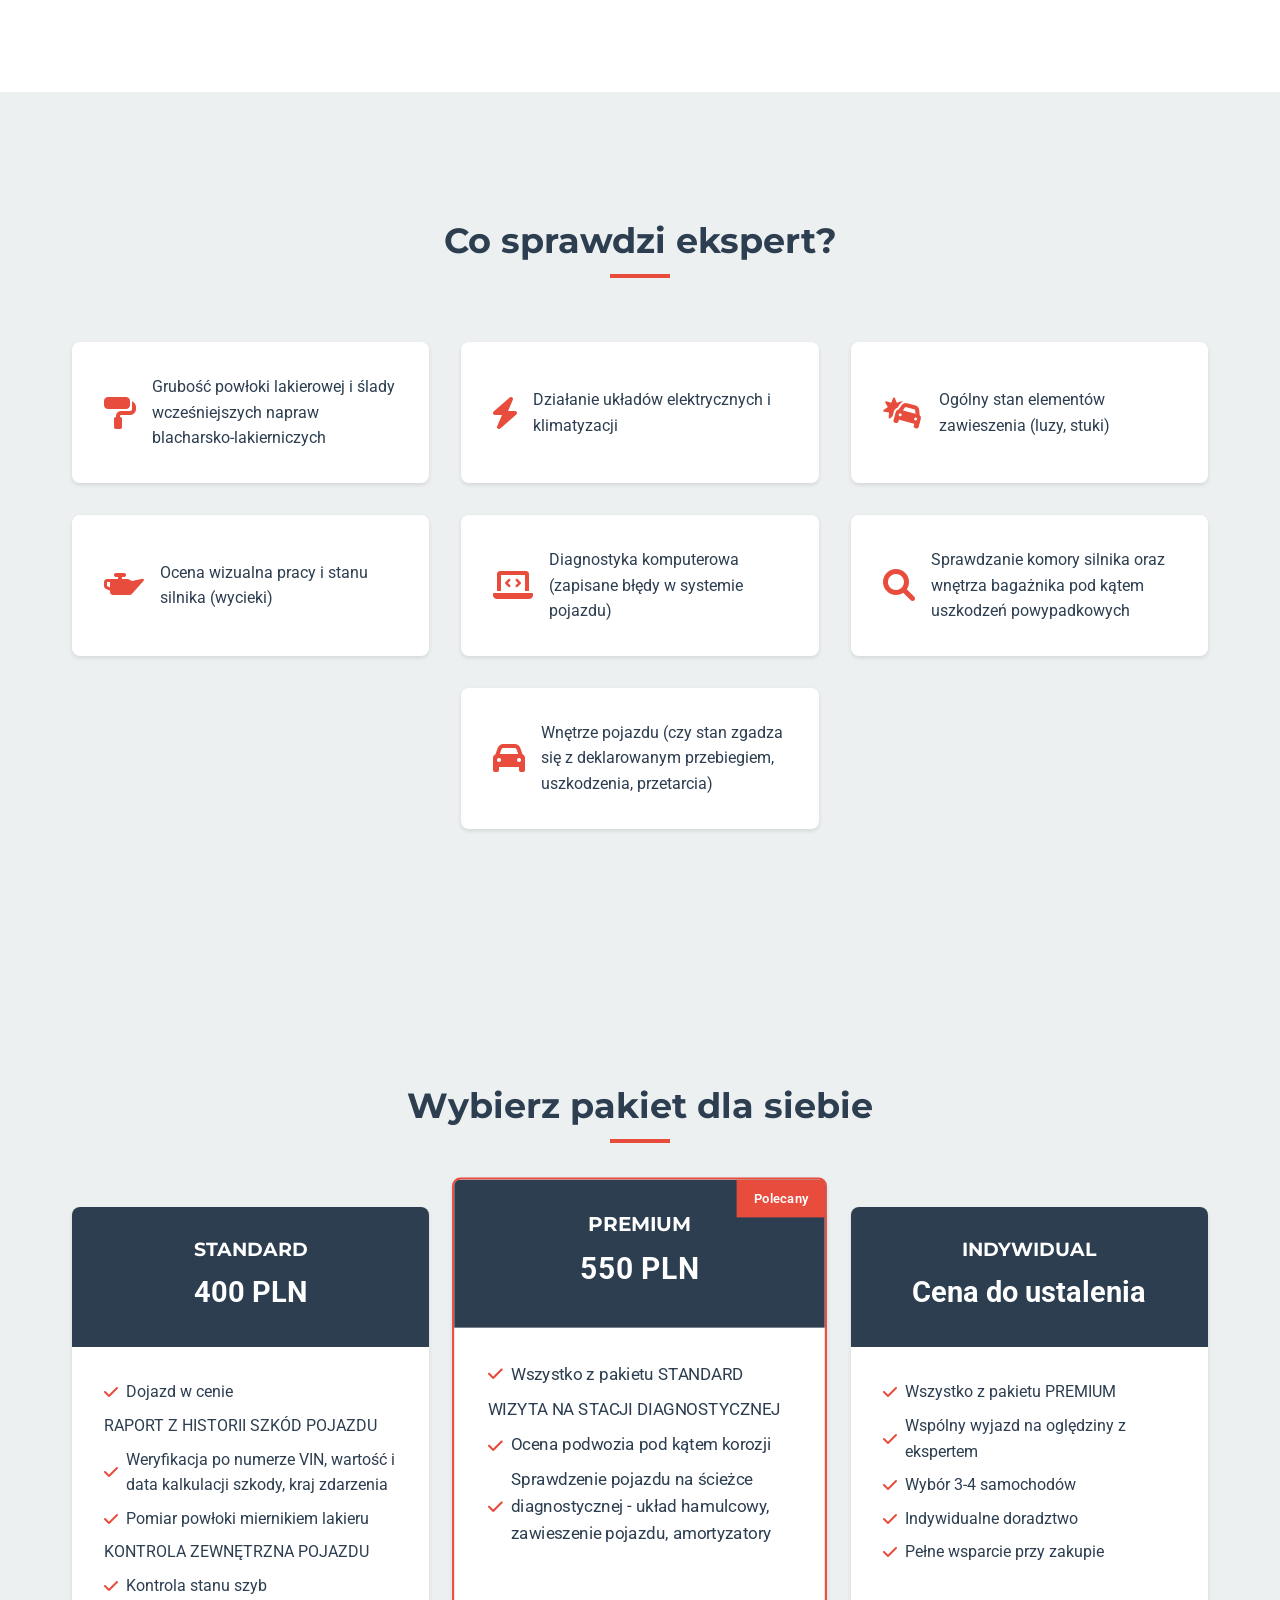
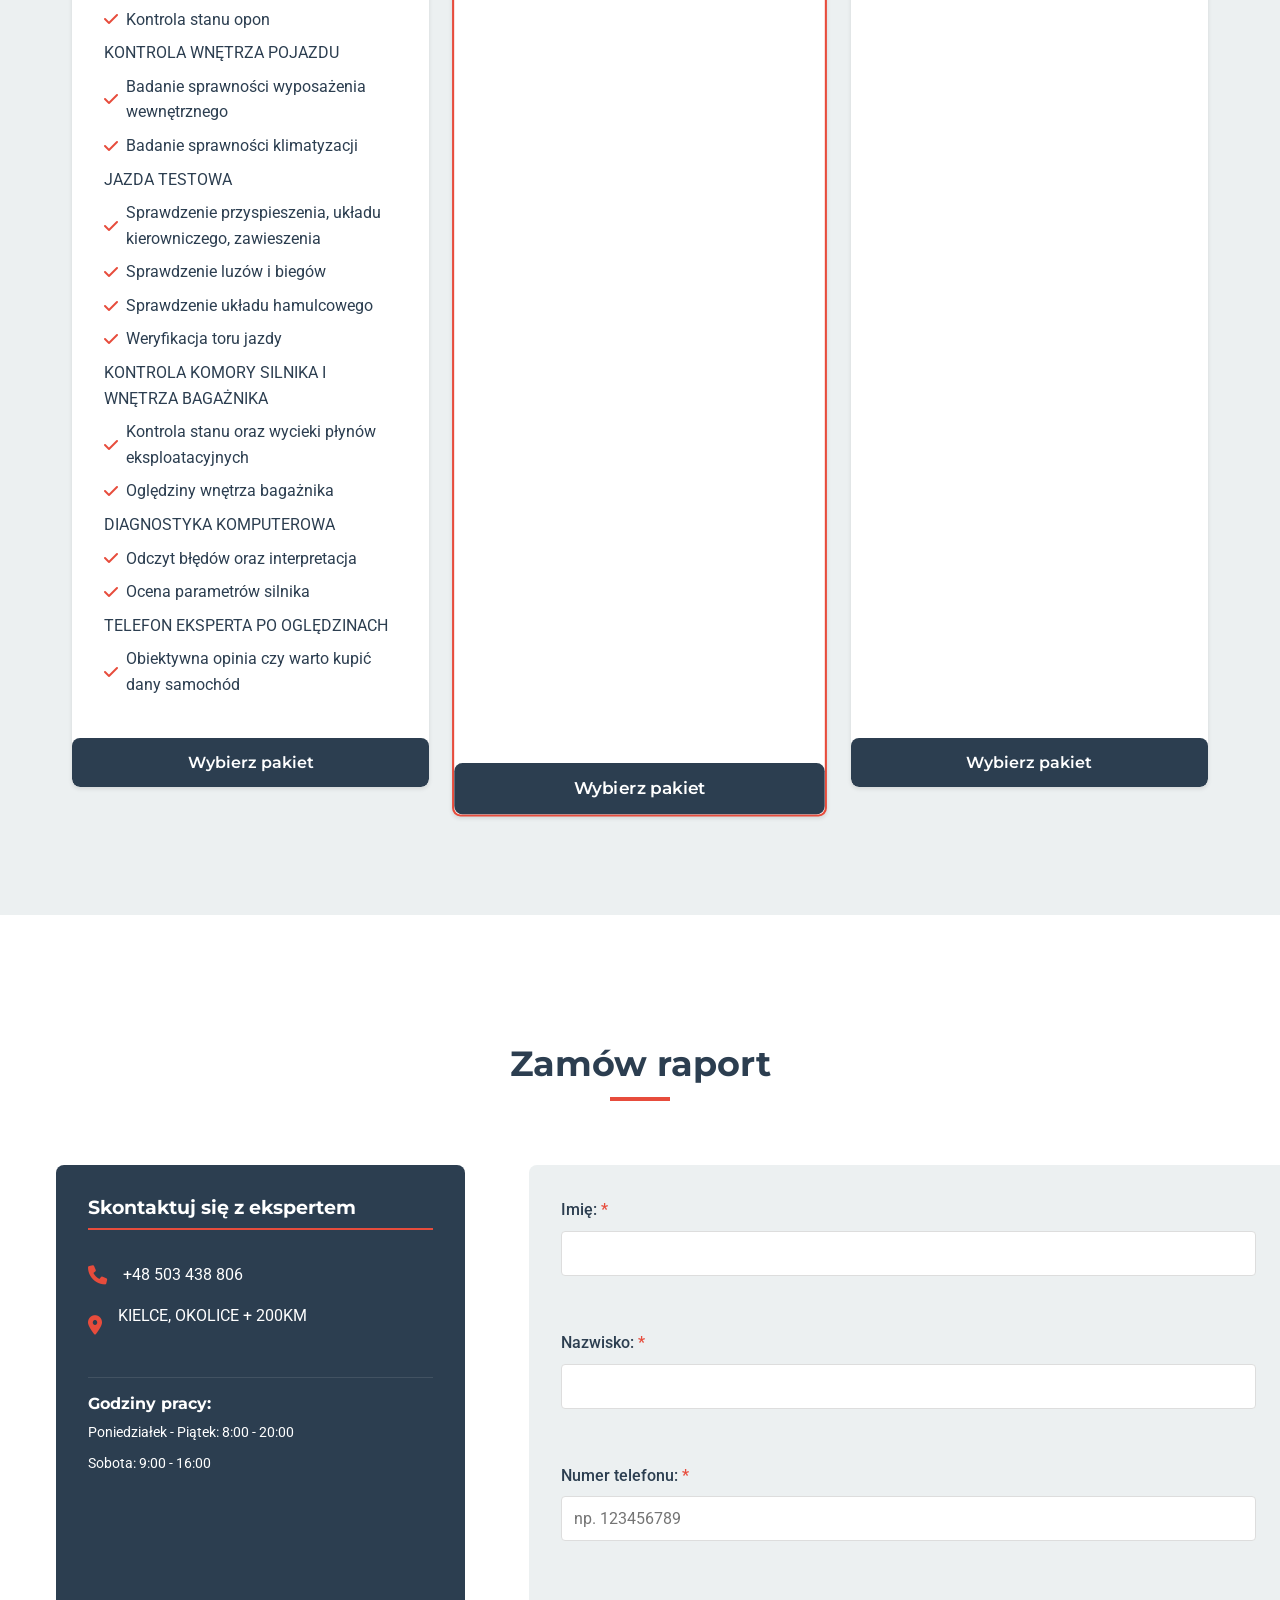
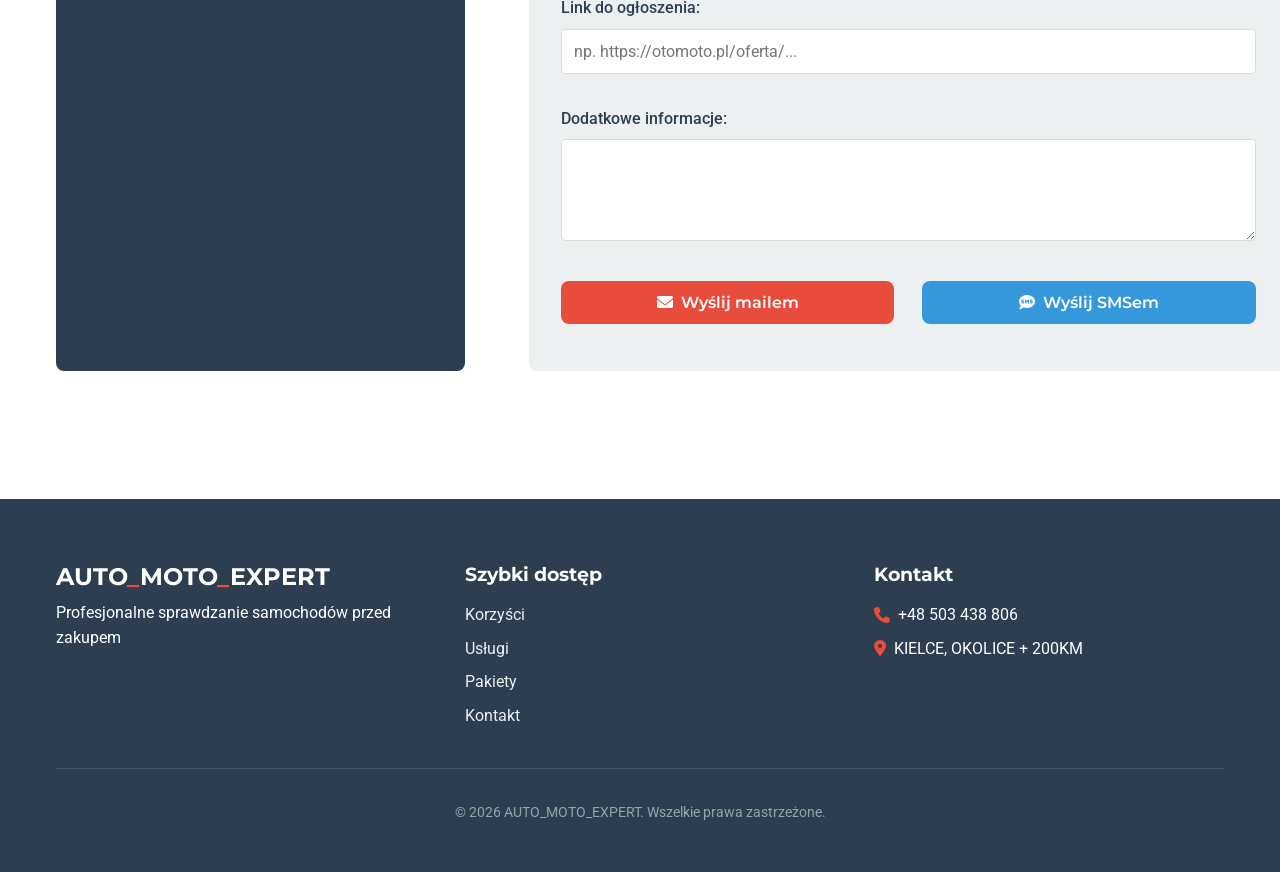
==== commit 7484f35b: "Update meta tags and structured data for SEO optimization and local business information" ====
--- a/index.html
+++ b/index.html
@@ -5,9 +5,28 @@
     <meta name="viewport" content="width=device-width, initial-scale=1.0" />
     <meta
       name="description"
-      content="AUTO MOTO EXPERT - profesjonalne sprawdzanie samochodów przed zakupem. Dojazd do 70km od Kielc."
+      content="AUTO MOTO EXPERT – profesjonalne sprawdzanie samochodów przed zakupem w Kielcach i okolicach. Zasięg do 200km. Pakiety od 400 PLN. Zadzwoń: +48 503 438 806"
     />
-    <title>AUTO MOTO EXPERT - Sprawdź auto przed zakupem</title>
+    <meta name="robots" content="index, follow" />
+    <meta name="keywords" content="sprawdzanie samochodu przed zakupem, inspekcja pojazdu, rzeczoznawca motoryzacyjny Kielce, ocena samochodu używanego, ekspert motoryzacyjny, przegląd przed zakupem" />
+    <meta name="author" content="AUTO MOTO EXPERT" />
+    <meta name="geo.region" content="PL-SK" />
+    <meta name="geo.placename" content="Kielce" />
+    <meta name="geo.position" content="50.8661;20.6286" />
+    <meta name="ICBM" content="50.8661, 20.6286" />
+    <!-- Open Graph -->
+    <meta property="og:type" content="website" />
+    <meta property="og:locale" content="pl_PL" />
+    <meta property="og:title" content="AUTO MOTO EXPERT – Sprawdź auto przed zakupem | Kielce" />
+    <meta property="og:description" content="Profesjonalne sprawdzanie samochodów przed zakupem. Zasięg do 200km od Kielc. Pakiety od 400 PLN. Zadzwoń: +48 503 438 806" />
+    <meta property="og:image" content="hero.jpg" />
+    <!-- Twitter Card -->
+    <meta name="twitter:card" content="summary_large_image" />
+    <meta name="twitter:title" content="AUTO MOTO EXPERT – Sprawdź auto przed zakupem | Kielce" />
+    <meta name="twitter:description" content="Profesjonalne sprawdzanie samochodów przed zakupem. Zasięg do 200km od Kielc. Pakiety od 400 PLN." />
+    <meta name="twitter:image" content="hero.jpg" />
+    <title>AUTO MOTO EXPERT – Sprawdź auto przed zakupem | Kielce i okolice</title>
+    <link rel="preconnect" href="https://cdnjs.cloudflare.com" />
     <link
       rel="stylesheet"
       href="https://cdnjs.cloudflare.com/ajax/libs/font-awesome/6.0.0-beta3/css/all.min.css"
@@ -18,14 +37,27 @@
       href="https://fonts.googleapis.com/css2?family=Montserrat:wght@400;600;700&family=Roboto:wght@300;400;500&display=swap"
       rel="stylesheet"
     />
-    <script src="https://web.cmp.usercentrics.eu/modules/autoblocker.js"></script>
+    <!-- <script src="https://web.cmp.usercentrics.eu/modules/autoblocker.js"></script>
     <script
       id="usercentrics-cmp"
       src="https://web.cmp.usercentrics.eu/ui/loader.js"
       data-settings-id="I_JPikkvjYfFU_"
       async
-    ></script>
-
+    ></script> -->
+    <!-- Google Tag Manager -->
+    <script>
+      (function (w, d, s, l, i) {
+        w[l] = w[l] || [];
+        w[l].push({ "gtm.start": new Date().getTime(), event: "gtm.js" });
+        var f = d.getElementsByTagName(s)[0],
+          j = d.createElement(s),
+          dl = l != "dataLayer" ? "&l=" + l : "";
+        j.async = true;
+        j.src = "https://www.googletagmanager.com/gtm.js?id=" + i + dl;
+        f.parentNode.insertBefore(j, f);
+      })(window, document, "script", "dataLayer", "GTM-N4V8BGBS");
+    </script>
+    <!-- End Google Tag Manager -->
     <!-- Google tag (gtag.js) -->
     <script
       async
@@ -247,8 +279,10 @@
         align-items: center;
       }
 
-      .logo h1 {
+      .logo p {
         font-size: 1.5rem;
+        font-family: "Montserrat", sans-serif;
+        font-weight: 700;
         margin: 0;
       }
 
@@ -359,7 +393,7 @@
         flex: 0 0 50%;
       }
 
-      .hero-content h2 {
+      .hero-content h1 {
         font-size: 2.8rem;
         margin-bottom: var(--spacing-sm);
         line-height: 1.2;
@@ -1020,7 +1054,7 @@
           padding: var(--spacing-lg) 0;
         }
 
-        .hero-content h2 {
+        .hero-content h1 {
           font-size: 2.2rem;
         }
 
@@ -1039,11 +1073,11 @@
     <header class="header">
       <div class="container header-container">
         <div class="logo">
-          <h1>
+          <p>
             AUTO<span class="highlight">_</span>MOTO<span class="highlight"
               >_</span
             >EXPERT
-          </h1>
+          </p>
         </div>
         <nav class="main-nav">
           <button class="mobile-menu-btn" aria-label="Menu">
@@ -1074,7 +1108,7 @@
     <section class="hero">
       <div class="container hero-container">
         <div class="hero-content">
-          <h2>SPRAWDŹ AUTO PRZED ZAKUPEM</h2>
+          <h1>SPRAWDŹ AUTO PRZED ZAKUPEM</h1>
           <p>Profesjonalna pomoc w zakupie samochodu używanego</p>
           <div class="hero-btns">
             <a href="#kontakt" class="btn btn-primary">Umów się z ekspertem</a>
@@ -1090,7 +1124,7 @@
           </div>
         </div>
         <div class="hero-image">
-          <img src="hero.jpg" alt="Sprawdzanie samochodu przez eksperta" />
+          <img src="hero.jpg" alt="Sprawdzanie samochodu przez eksperta AUTO MOTO EXPERT" fetchpriority="high" />
           <div class="experience-badge">
             <span>9</span>
             <small>lat doświadczenia</small>
@@ -1442,11 +1476,91 @@
           </div>
         </div>
         <div class="footer-bottom">
-          <p>&copy; 2025 AUTO_MOTO_EXPERT. Wszelkie prawa zastrzeżone.</p>
+          <p>&copy; 2026 AUTO_MOTO_EXPERT. Wszelkie prawa zastrzeżone.</p>
         </div>
       </div>
     </footer>
-
+    <!-- Schema.org Structured Data -->
+    <script type="application/ld+json">
+    {
+      "@context": "https://schema.org",
+      "@type": "LocalBusiness",
+      "name": "AUTO MOTO EXPERT",
+      "description": "Profesjonalne sprawdzanie samochodów przed zakupem. Inspekcja pojazdu, diagnostyka komputerowa, jazda testowa. Zasięg do 200km od Kielc.",
+      "telephone": "+48503438806",
+      "address": {
+        "@type": "PostalAddress",
+        "addressLocality": "Kielce",
+        "addressRegion": "Świętokrzyskie",
+        "addressCountry": "PL"
+      },
+      "geo": {
+        "@type": "GeoCoordinates",
+        "latitude": 50.8661,
+        "longitude": 20.6286
+      },
+      "areaServed": {
+        "@type": "GeoCircle",
+        "geoMidpoint": {
+          "@type": "GeoCoordinates",
+          "latitude": 50.8661,
+          "longitude": 20.6286
+        },
+        "geoRadius": "200000"
+      },
+      "openingHoursSpecification": [
+        {
+          "@type": "OpeningHoursSpecification",
+          "dayOfWeek": ["Monday", "Tuesday", "Wednesday", "Thursday", "Friday"],
+          "opens": "08:00",
+          "closes": "20:00"
+        },
+        {
+          "@type": "OpeningHoursSpecification",
+          "dayOfWeek": "Saturday",
+          "opens": "09:00",
+          "closes": "16:00"
+        }
+      ],
+      "priceRange": "400–550 PLN",
+      "hasOfferCatalog": {
+        "@type": "OfferCatalog",
+        "name": "Pakiety sprawdzania samochodu",
+        "itemListElement": [
+          {
+            "@type": "Offer",
+            "name": "Pakiet STANDARD",
+            "description": "Kompleksowe sprawdzenie samochodu przed zakupem: pomiar lakieru, diagnostyka, jazda testowa, raport historii szkód.",
+            "price": "400",
+            "priceCurrency": "PLN"
+          },
+          {
+            "@type": "Offer",
+            "name": "Pakiet PREMIUM",
+            "description": "Wszystko z pakietu STANDARD plus wizyta na stacji diagnostycznej, ocena podwozia, sprawdzenie amortyzatorów.",
+            "price": "550",
+            "priceCurrency": "PLN"
+          },
+          {
+            "@type": "Offer",
+            "name": "Pakiet INDYWIDUAL",
+            "description": "Wspólny wyjazd na oględziny z ekspertem, wybór 3-4 samochodów, pełne wsparcie przy zakupie.",
+            "priceCurrency": "PLN"
+          }
+        ]
+      }
+    }
+    </script>
+    <!-- Google Tag Manager (noscript) -->
+    <noscript
+      ><iframe
+        src="https://www.googletagmanager.com/ns.html?id=GTM-N4V8BGBS"
+        height="0"
+        width="0"
+        style="display: none; visibility: hidden"
+      ></iframe
+    ></noscript>
+    <!-- End Google Tag Manager (noscript) -->
     <script>
       // Prosta obsługa menu mobilnego
       document
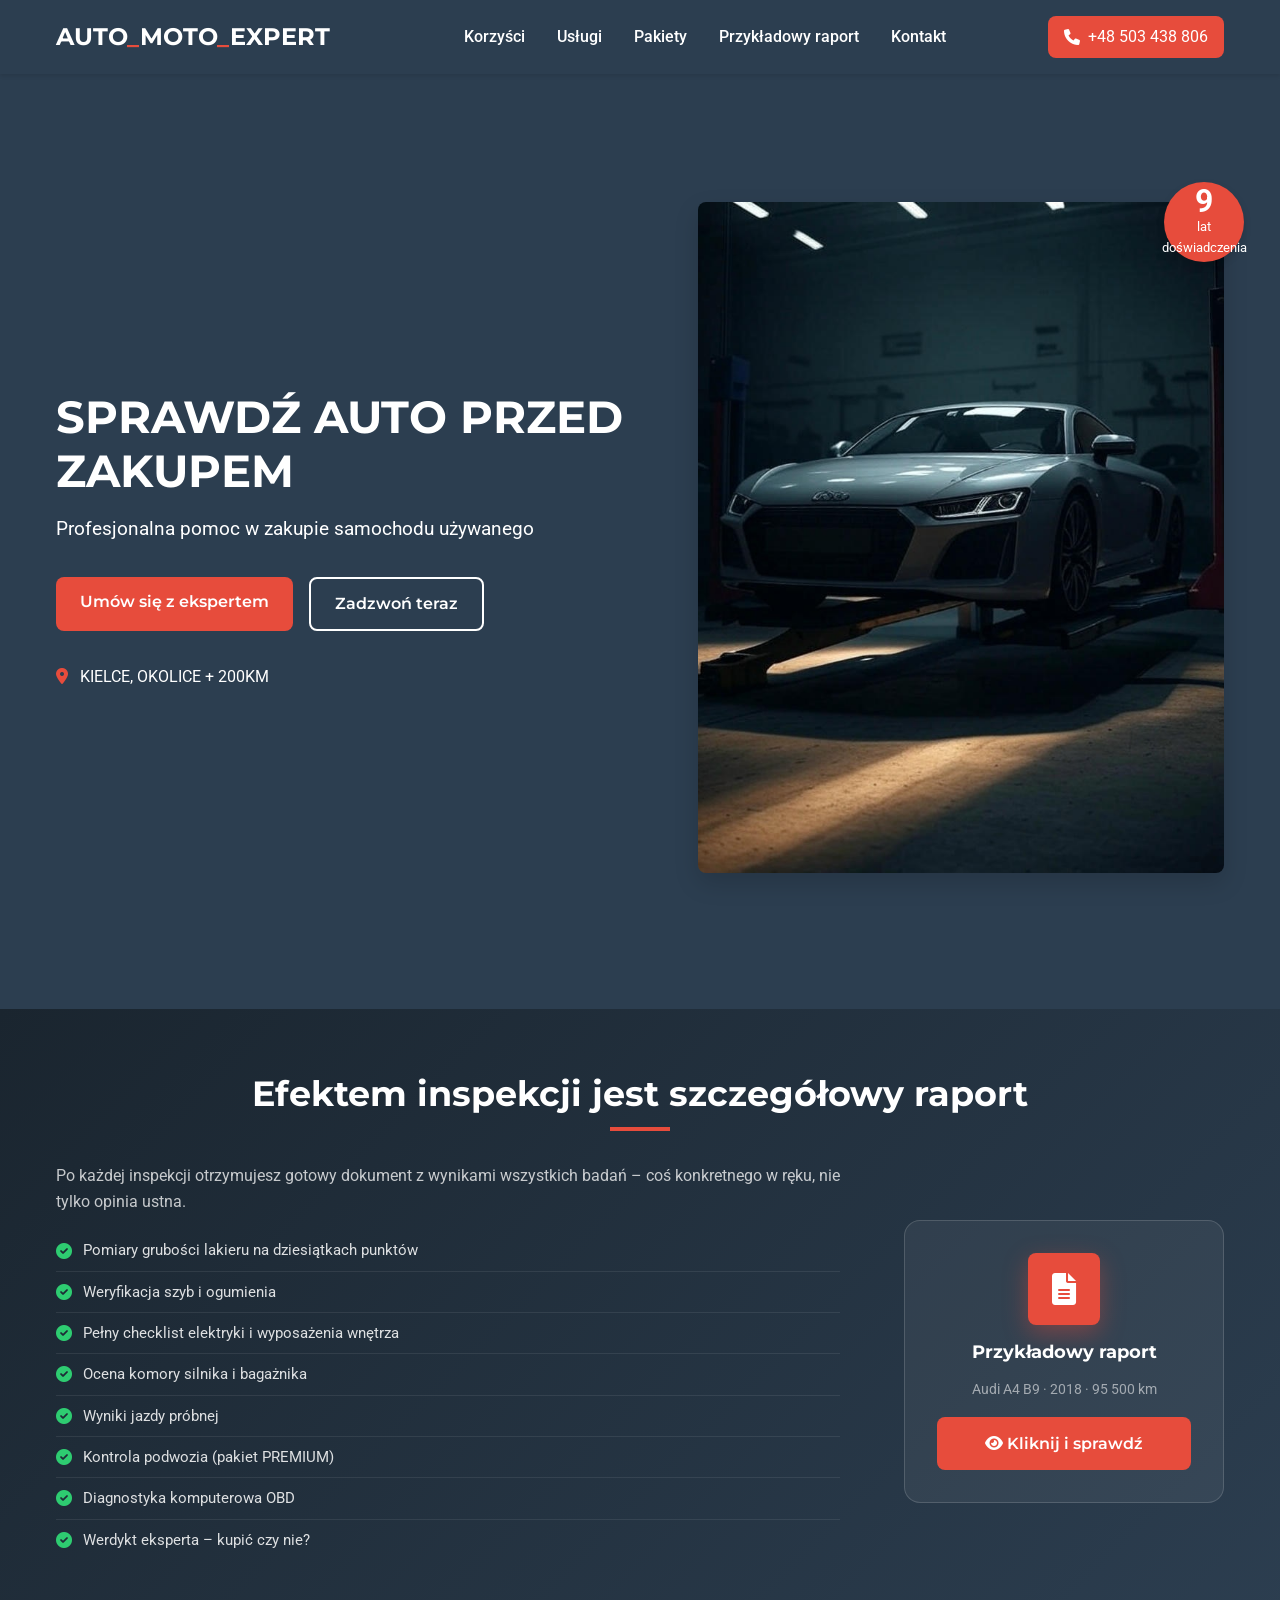
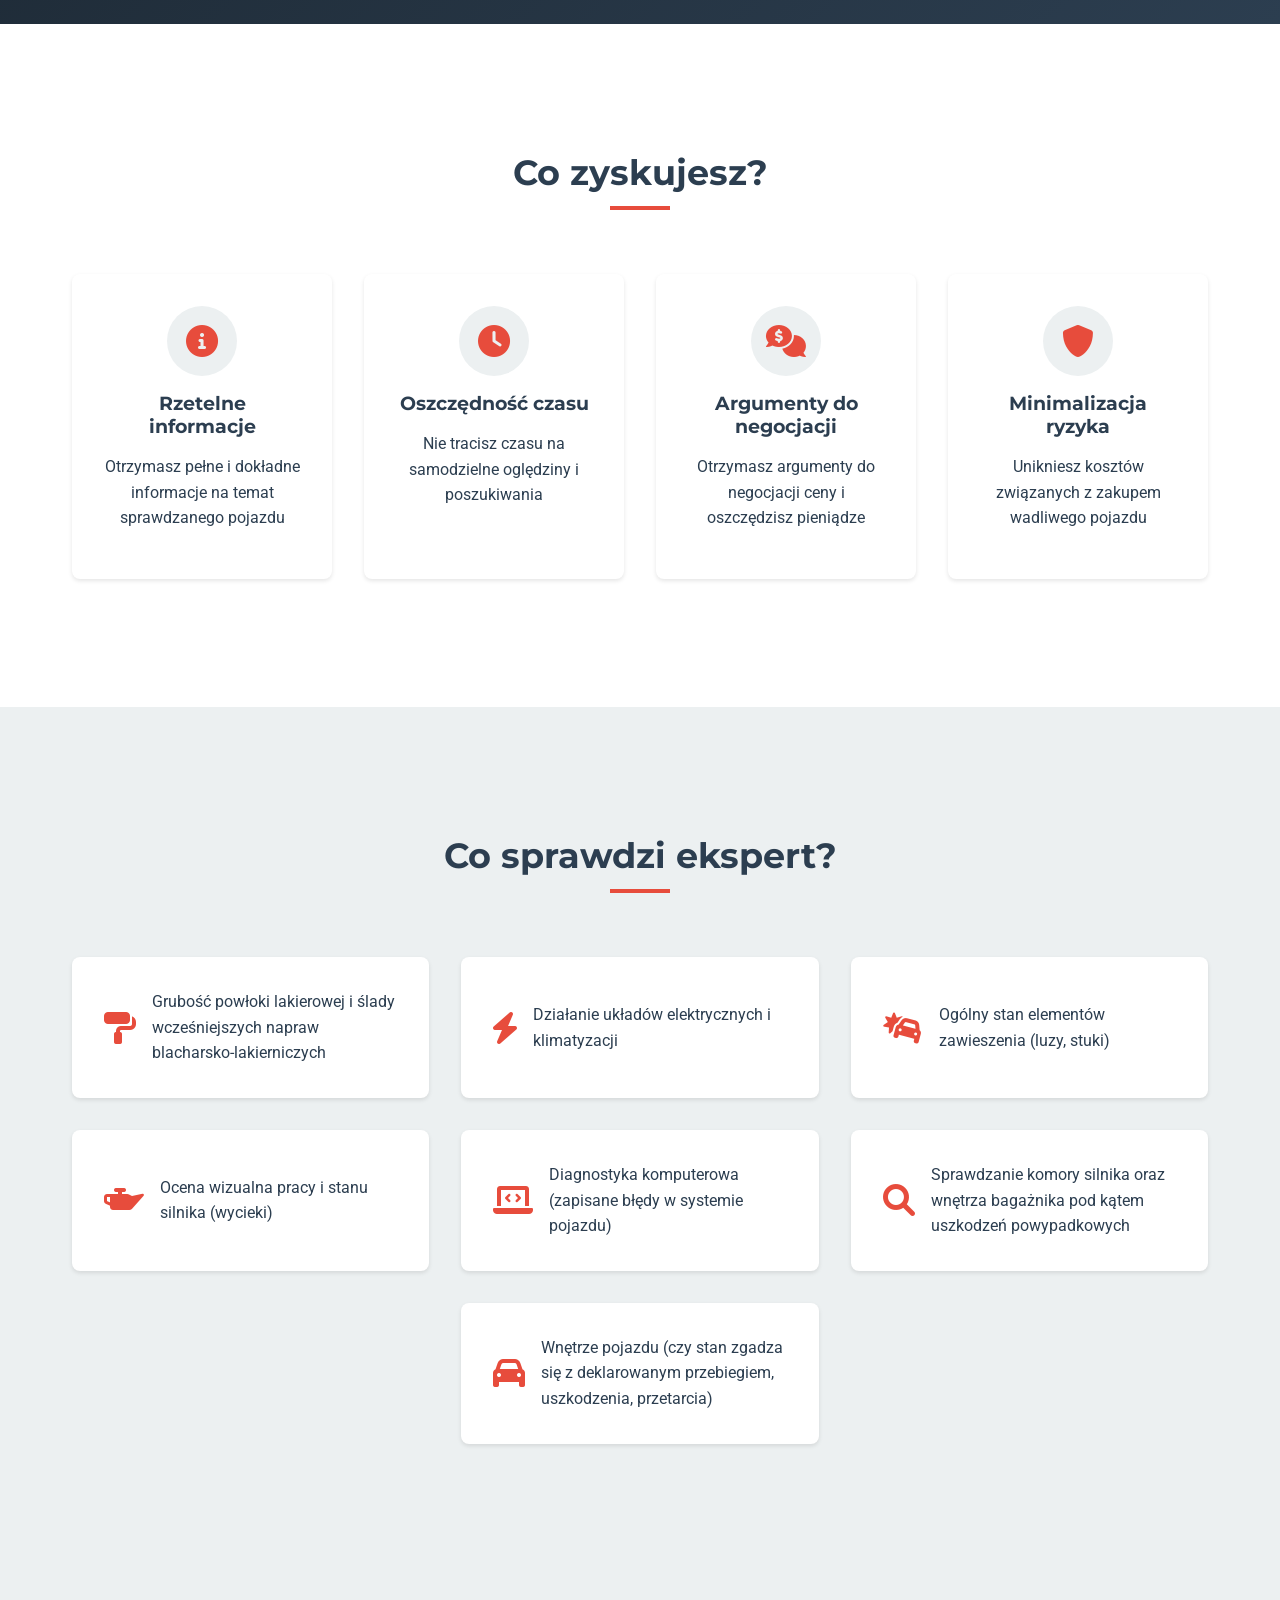
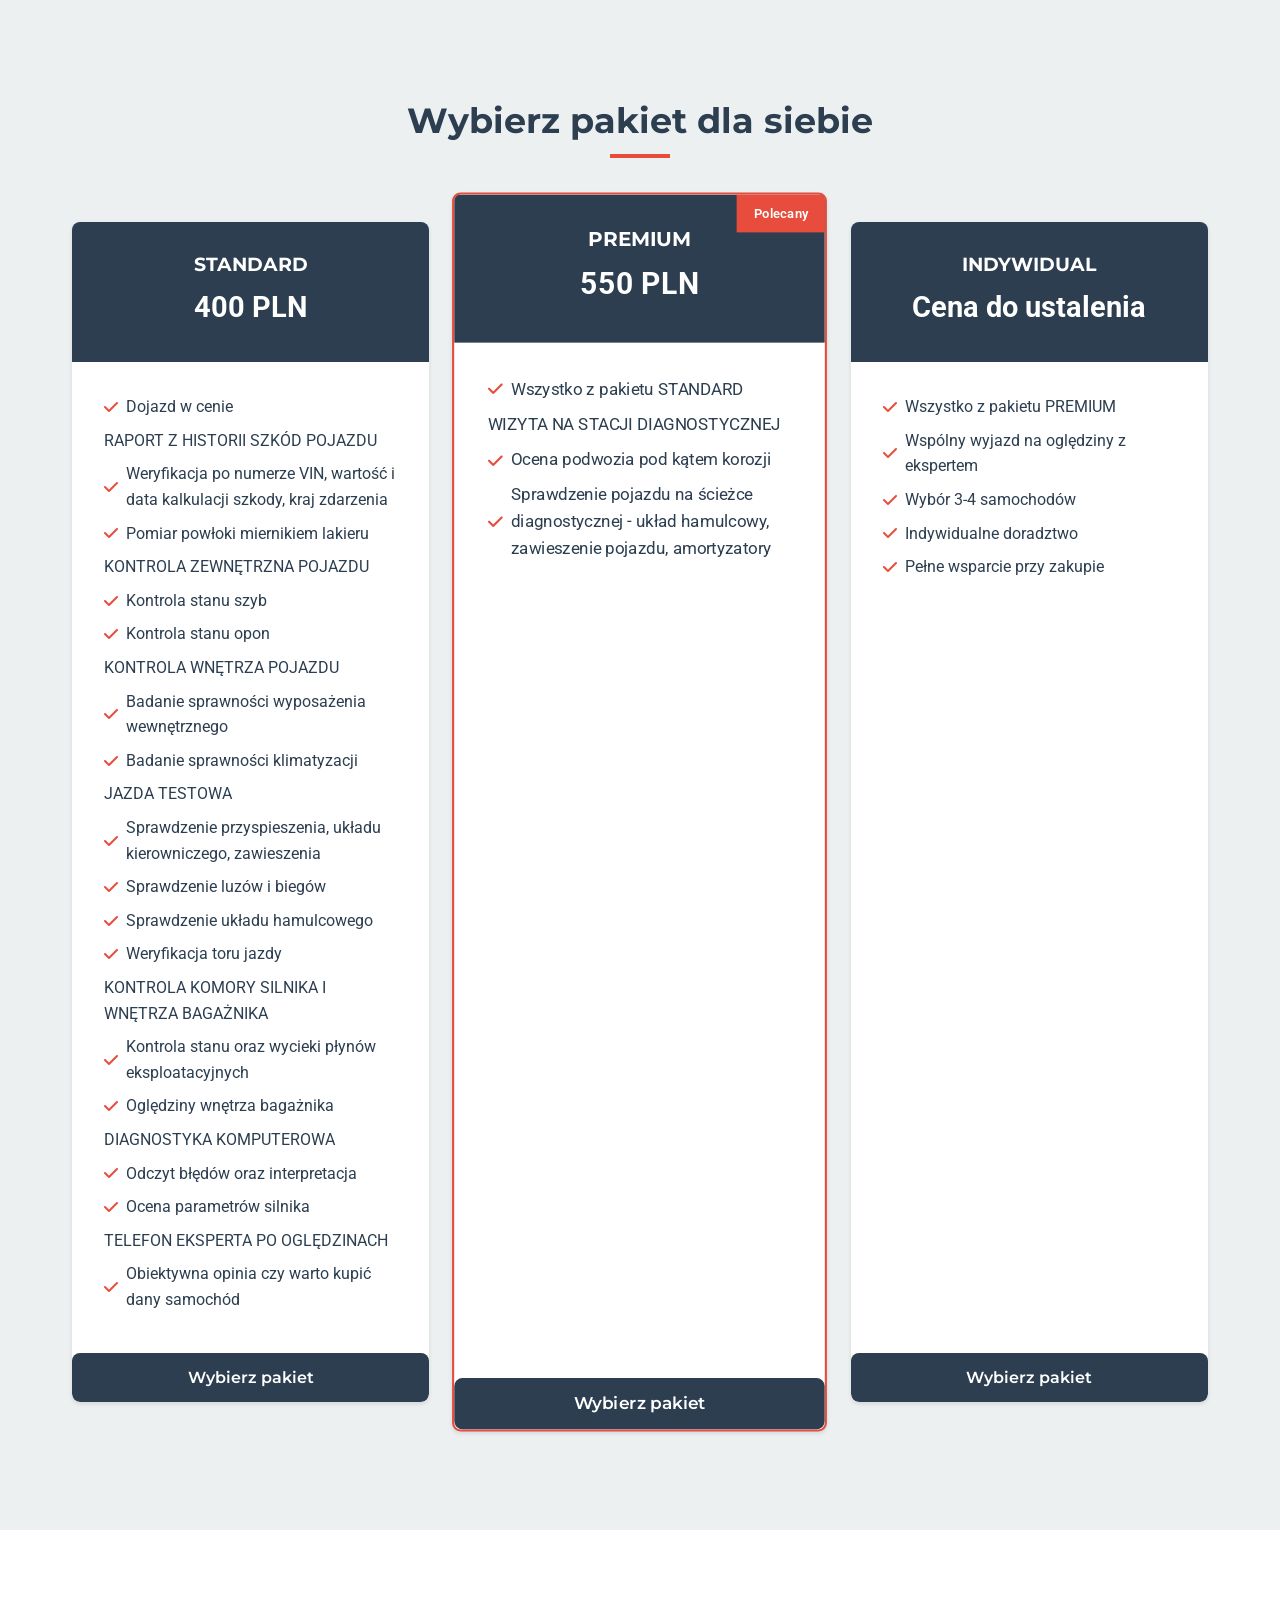
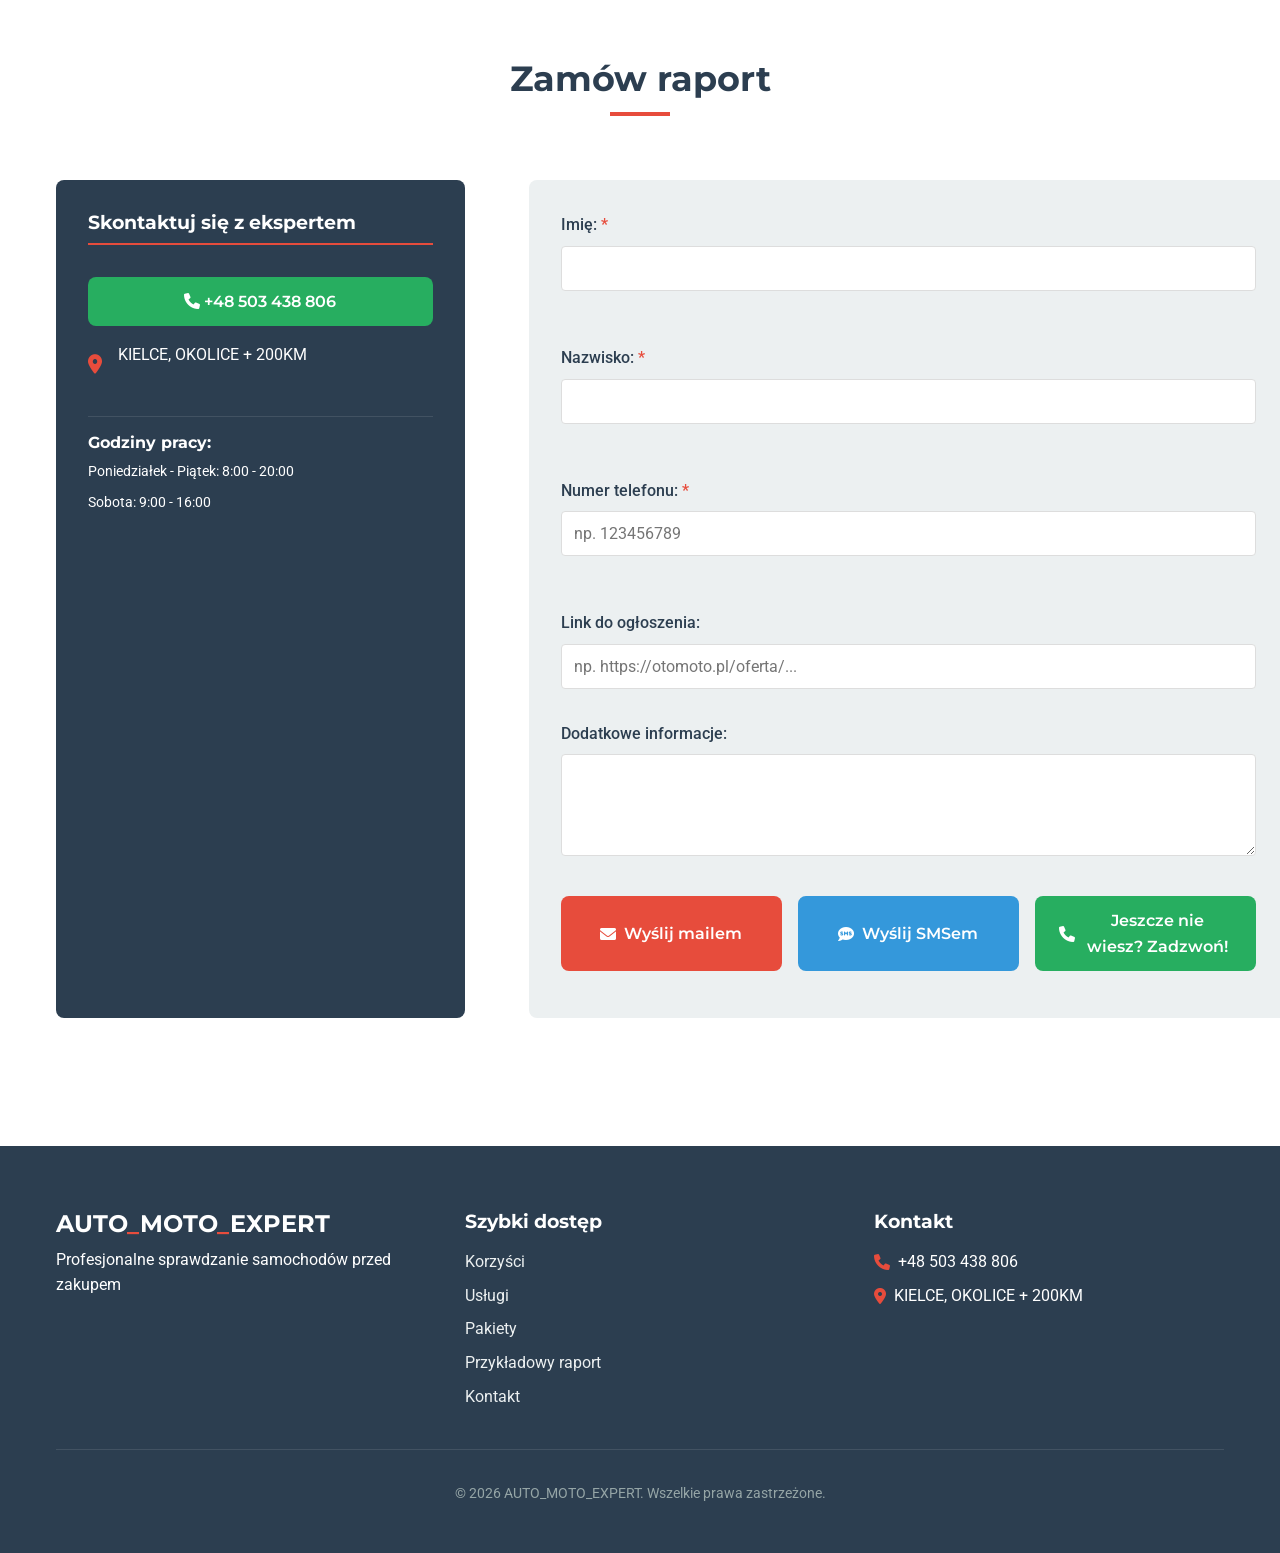
==== commit b791c402: "Add pre-purchase inspection report for Audi A4 B9 - Created a detailed PDF report including vehicle " ====
--- a/index.html
+++ b/index.html
@@ -3,6 +3,10 @@
   <head>
     <meta charset="UTF-8" />
     <meta name="viewport" content="width=device-width, initial-scale=1.0" />
+    <link rel="canonical" href="https://kupspokojnie.pl/" />
+    <link rel="icon" href="favicon.ico" sizes="any" />
+    <link rel="icon" href="favicon.svg" type="image/svg+xml" />
+    <link rel="apple-touch-icon" href="apple-touch-icon.png" />
     <meta
       name="description"
       content="AUTO MOTO EXPERT – profesjonalne sprawdzanie samochodów przed zakupem w Kielcach i okolicach. Zasięg do 200km. Pakiety od 400 PLN. Zadzwoń: +48 503 438 806"
@@ -17,6 +21,7 @@
     <!-- Open Graph -->
     <meta property="og:type" content="website" />
     <meta property="og:locale" content="pl_PL" />
+    <meta property="og:url" content="https://kupspokojnie.pl/" />
     <meta property="og:title" content="AUTO MOTO EXPERT – Sprawdź auto przed zakupem | Kielce" />
     <meta property="og:description" content="Profesjonalne sprawdzanie samochodów przed zakupem. Zasięg do 200km od Kielc. Pakiety od 400 PLN. Zadzwoń: +48 503 438 806" />
     <meta property="og:image" content="hero.jpg" />
@@ -251,7 +256,7 @@
       }
 
       .btn-contact {
-        width: 48%;
+        flex: 1;
         margin: 0;
         display: flex;
         justify-content: center;
@@ -260,6 +265,17 @@
 
       .btn-contact i {
         margin-right: 8px;
+      }
+
+      .btn-call {
+        background-color: #27ae60;
+        color: var(--white);
+      }
+
+      .btn-call:hover {
+        background-color: #219a52;
+        transform: translateY(-2px);
+        box-shadow: var(--shadow-md);
       }
 
       /* Header */
@@ -817,6 +833,121 @@
         gap: var(--spacing-sm);
       }
 
+      /* Sekcja podglądu raportu */
+      .report-preview {
+        background: linear-gradient(135deg, #1a252f 0%, var(--primary) 100%);
+        color: var(--white);
+        padding: var(--spacing-lg) 0;
+      }
+
+      .report-preview .section-title {
+        color: var(--white);
+        text-align: center;
+        margin-bottom: var(--spacing-md);
+      }
+
+      .report-preview-cols {
+        display: flex;
+        align-items: stretch;
+        gap: var(--spacing-lg);
+      }
+
+      .report-checklist-col {
+        flex: 1;
+      }
+
+      .report-checklist-col p {
+        color: rgba(255,255,255,.75);
+        font-size: 1rem;
+        margin-bottom: var(--spacing-sm);
+      }
+
+      .report-checklist {
+        list-style: none;
+        margin: 0;
+      }
+
+      .report-checklist li {
+        display: flex;
+        align-items: center;
+        gap: .7rem;
+        padding: .5rem 0;
+        border-bottom: 1px solid rgba(255,255,255,.08);
+        font-size: .95rem;
+        color: rgba(255,255,255,.85);
+      }
+
+      .report-checklist li:last-child { border-bottom: none; }
+
+      .report-checklist li i {
+        color: #2ecc71;
+        font-size: 1rem;
+        flex-shrink: 0;
+      }
+
+      .report-cta-col {
+        flex: 0 0 320px;
+        display: flex;
+        align-items: center;
+        justify-content: center;
+      }
+
+      .report-cta-card {
+        width: 100%;
+        background: rgba(255,255,255,.06);
+        border: 1px solid rgba(255,255,255,.15);
+        border-radius: var(--radius-lg);
+        padding: var(--spacing-md);
+        text-align: center;
+        display: flex;
+        flex-direction: column;
+        align-items: center;
+        gap: var(--spacing-sm);
+      }
+
+      .report-cta-icon {
+        width: 72px; height: 72px;
+        background: var(--secondary);
+        border-radius: var(--radius-md);
+        display: flex; align-items: center; justify-content: center;
+        font-size: 2rem;
+        color: var(--white);
+        box-shadow: 0 8px 24px rgba(231,76,60,.4);
+      }
+
+      .report-cta-card h3 {
+        color: var(--white);
+        font-size: 1.15rem;
+        margin: 0;
+      }
+
+      .report-cta-card p {
+        color: rgba(255,255,255,.55);
+        font-size: .85rem;
+        margin: 0;
+      }
+
+      .btn-report {
+        display: inline-block;
+        background-color: var(--secondary);
+        color: var(--white);
+        padding: .85rem 1.6rem;
+        border-radius: var(--radius-md);
+        font-family: "Montserrat", sans-serif;
+        font-weight: 600;
+        font-size: 1rem;
+        text-decoration: none;
+        transition: all .25s;
+        width: 100%;
+        text-align: center;
+      }
+
+      .btn-report:hover {
+        background-color: #c0392b;
+        transform: translateY(-2px);
+        box-shadow: var(--shadow-md);
+      }
+
       /* Footer */
       .footer {
         background-color: var(--primary);
@@ -1064,6 +1195,16 @@
 
         .footer-content {
           flex-direction: column;
+        }
+
+        .report-preview-cols {
+          flex-direction: column;
+          gap: var(--spacing-md);
+        }
+
+        .report-cta-col {
+          flex: none;
+          width: 100%;
         }
       }
     </style>
@@ -1089,6 +1230,7 @@
             <li><a href="#korzysci">Korzyści</a></li>
             <li><a href="#uslugi">Usługi</a></li>
             <li><a href="#pakiety">Pakiety</a></li>
+            <li><a href="raport-przykladowy.html">Przykładowy raport</a></li>
             <li><a href="#kontakt">Kontakt</a></li>
           </ul>
         </nav>
@@ -1129,6 +1271,41 @@
             <span>9</span>
             <small>lat doświadczenia</small>
           </div>
+        </div>
+      </div>
+    </section>
+
+    <!-- Sekcja podgląd raportu -->
+    <section class="report-preview">
+      <div class="container">
+        <h2 class="section-title">Efektem inspekcji jest szczegółowy raport</h2>
+        <div class="report-preview-cols">
+
+          <div class="report-checklist-col">
+            <p>Po każdej inspekcji otrzymujesz gotowy dokument z wynikami wszystkich badań – coś konkretnego w ręku, nie tylko opinia ustna.</p>
+            <ul class="report-checklist">
+              <li><i class="fas fa-check-circle"></i> Pomiary grubości lakieru na dziesiątkach punktów</li>
+              <li><i class="fas fa-check-circle"></i> Weryfikacja szyb i ogumienia</li>
+              <li><i class="fas fa-check-circle"></i> Pełny checklist elektryki i wyposażenia wnętrza</li>
+              <li><i class="fas fa-check-circle"></i> Ocena komory silnika i bagażnika</li>
+              <li><i class="fas fa-check-circle"></i> Wyniki jazdy próbnej</li>
+              <li><i class="fas fa-check-circle"></i> Kontrola podwozia (pakiet PREMIUM)</li>
+              <li><i class="fas fa-check-circle"></i> Diagnostyka komputerowa OBD</li>
+              <li><i class="fas fa-check-circle"></i> Werdykt eksperta – kupić czy nie?</li>
+            </ul>
+          </div>
+
+          <div class="report-cta-col">
+            <div class="report-cta-card">
+              <div class="report-cta-icon"><i class="fas fa-file-alt"></i></div>
+              <h3>Przykładowy raport</h3>
+              <p>Audi A4 B9 &middot; 2018 &middot; 95&nbsp;500&nbsp;km</p>
+              <a href="raport-przykladowy.html" class="btn btn-report">
+                <i class="fas fa-eye"></i> Kliknij i sprawdź
+              </a>
+            </div>
+          </div>
+
         </div>
       </div>
     </section>
@@ -1347,12 +1524,14 @@
         <div class="contact-container">
           <div class="contact-info-box">
             <h3>Skontaktuj się z ekspertem</h3>
-            <div class="contact-item">
-              <i class="fas fa-phone"></i>
-              <a href="tel:+48503438806" data-conversion-type="phone_call"
-                >+48 503 438 806</a
-              >
-            </div>
+            <a
+              href="tel:+48503438806"
+              class="btn btn-call btn-full"
+              data-conversion-type="phone_call"
+              style="margin-bottom: var(--spacing-sm);"
+            >
+              <i class="fas fa-phone"></i> +48 503 438 806
+            </a>
             <div class="contact-item">
               <i class="fas fa-map-marker-alt"></i>
               <p>KIELCE, OKOLICE + 200KM</p>
@@ -1430,6 +1609,13 @@
                 >
                   <i class="fas fa-sms"></i> Wyślij SMSem
                 </button>
+                <a
+                  href="tel:+48503438806"
+                  class="btn btn-call btn-contact"
+                  data-conversion-type="phone_call"
+                >
+                  <i class="fas fa-phone"></i> Jeszcze nie wiesz? Zadzwoń!
+                </a>
               </div>
               <!-- Dodany element do wyświetlania komunikatów o sukcesie formularza -->
               <div
@@ -1461,6 +1647,7 @@
               <li><a href="#korzysci">Korzyści</a></li>
               <li><a href="#uslugi">Usługi</a></li>
               <li><a href="#pakiety">Pakiety</a></li>
+              <li><a href="raport-przykladowy.html">Przykładowy raport</a></li>
               <li><a href="#kontakt">Kontakt</a></li>
             </ul>
           </div>
